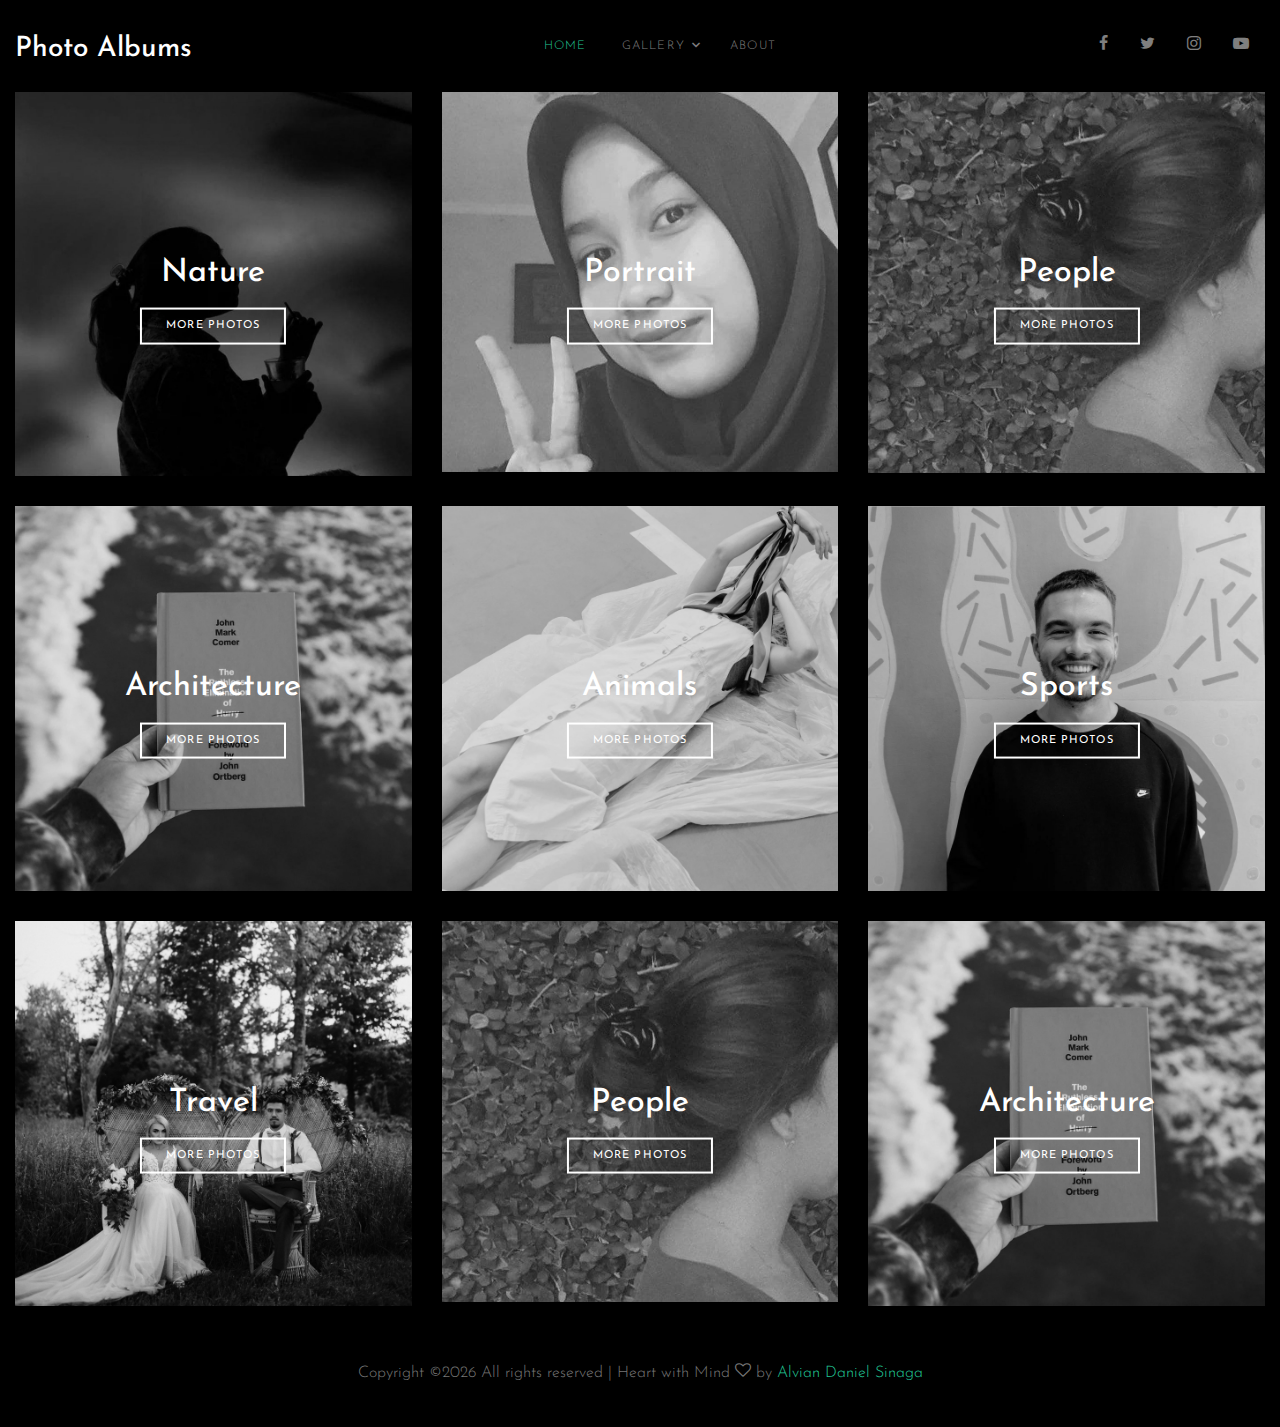
==== index.html @ bf4663f2 "try" ====
<!DOCTYPE html>
<html lang="en">
<head>
  <title>Buat &mdash; Raden Destiana Putri Pratiwi</title>
  <meta charset="utf-8">
  <meta name="viewport" content="width=device-width, initial-scale=1, shrink-to-fit=no">

  <link href="https://fonts.googleapis.com/css2?family=Josefin+Sans:wght@400;700&family=Roboto+Mono:wght@400;700&display=swap" rel="stylesheet">
  <link rel="stylesheet" href="fonts/icomoon/style.css">

  <link rel="stylesheet" href="css/bootstrap.min.css">
  <link rel="stylesheet" href="css/magnific-popup.css">
  <link rel="stylesheet" href="css/jquery-ui.css">
  <link rel="stylesheet" href="css/owl.carousel.min.css">
  <link rel="stylesheet" href="css/owl.theme.default.min.css">

  <link rel="stylesheet" href="css/lightgallery.min.css">    

  <link rel="stylesheet" href="css/bootstrap-datepicker.css">

  <link rel="stylesheet" href="fonts/flaticon/font/flaticon.css">

  <link rel="stylesheet" href="css/swiper.css">

  <link rel="stylesheet" href="css/aos.css">

  <link rel="stylesheet" href="css/style.css">

</head>
<body>

  <div class="site-wrap">

    <div class="site-mobile-menu">
      <div class="site-mobile-menu-header">
        <div class="site-mobile-menu-close mt-3">
          <span class="icon-close2 js-menu-toggle"></span>
        </div>
      </div>
      <div class="site-mobile-menu-body"></div>
    </div>
    



    <header class="site-navbar py-3" role="banner">

      <div class="container-fluid">
        <div class="row align-items-center">

          <div class="col-6 col-xl-2" data-aos="fade-down">
            <h1 class="mb-0"><a href="index.html" class="text-white h3 mb-0">Photo Albums</a></h1>
          </div>
          <div class="col-10 col-md-8 d-none d-xl-block" data-aos="fade-down">
            <nav class="site-navigation position-relative text-right text-lg-center" role="navigation">

              <ul class="site-menu js-clone-nav mx-auto d-none d-lg-block">
                <li class="active"><a href="index.html">Home</a></li>
                <li class="has-children">
                  <a href="single.html">Gallery</a>
                  <ul class="dropdown">
                    <li><a href="#">Nature</a></li>
                    <li><a href="#">Portrait</a></li>
                    <li><a href="#">People</a></li>
                    <li><a href="#">Architecture</a></li>
                    <li><a href="#">Animals</a></li>
                    <li><a href="#">Sports</a></li>
                    <li><a href="#">Travel</a></li>
                    <li class="has-children">
                      <a href="#">Sub Menu</a>
                      <ul class="dropdown">
                        <li><a href="#">Aku</a></li>
                        <li><a href="#">Sayang</a></li>
                        <li><a href="#">Kamu</a></li>
                      </ul>
                    </li>
                  </ul>
                </li>
                <li><a href="about.html">About</a></li>
              </ul>
            </nav>
          </div>

          <div class="col-6 col-xl-2 text-right" data-aos="fade-down">
            <div class="d-none d-xl-inline-block">
              <ul class="site-menu js-clone-nav ml-auto list-unstyled d-flex text-right mb-0" data-class="social">
                <li>
                  <a href="#" class="pl-0 pr-3"><span class="icon-facebook"></span></a>
                </li>
                <li>
                  <a href="#" class="pl-3 pr-3"><span class="icon-twitter"></span></a>
                </li>
                <li>
                  <a href="#" class="pl-3 pr-3"><span class="icon-instagram"></span></a>
                </li>
                <li>
                  <a href="#" class="pl-3 pr-3"><span class="icon-youtube-play"></span></a>
                </li>
              </ul>
            </div>

            <div class="d-inline-block d-xl-none ml-md-0 mr-auto py-3" style="position: relative; top: 3px;"><a href="#" class="site-menu-toggle js-menu-toggle text-black"><span class="icon-menu h3"></span></a></div>

          </div>

        </div>
      </div>
      
    </header>



    <div class="container-fluid" data-aos="fade" data-aos-delay="500">
      <div class="row">
        <div class="col-lg-4">

          <div class="image-wrap-2">
            <div class="image-info">
              <h2 class="mb-3">Nature</h2>
              <a href="single.html" class="btn btn-outline-white py-2 px-4">More Photos</a>
            </div>
            <img src="images/img_1.jpg" alt="Image" class="img-fluid">
          </div>

        </div>
        <div class="col-lg-4">
          <div class="image-wrap-2">
            <div class="image-info">
              <h2 class="mb-3">Portrait</h2>
              <a href="single.html" class="btn btn-outline-white py-2 px-4">More Photos</a>
            </div>
            <img src="images/img_2.jpg" alt="Image" class="img-fluid">
          </div>
        </div>
        <div class="col-lg-4">
          <div class="image-wrap-2">
            <div class="image-info">
              <h2 class="mb-3">People</h2>
              <a href="single.html" class="btn btn-outline-white py-2 px-4">More Photos</a>
            </div>
            <img src="images/img_3.jpg" alt="Image" class="img-fluid">
          </div>
        </div>

        <div class="col-lg-4">
          <div class="image-wrap-2">
            <div class="image-info">
              <h2 class="mb-3">Architecture</h2>
              <a href="single.html" class="btn btn-outline-white py-2 px-4">More Photos</a>
            </div>
            <img src="images/img_4.jpg" alt="Image" class="img-fluid">
          </div>
        </div>

        <div class="col-lg-4">
          <div class="image-wrap-2">
            <div class="image-info">
              <h2 class="mb-3">Animals</h2>
              <a href="single.html" class="btn btn-outline-white py-2 px-4">More Photos</a>
            </div>
            <img src="images/img_5.jpg" alt="Image" class="img-fluid">
          </div>
        </div>

        <div class="col-lg-4">
          <div class="image-wrap-2">
            <div class="image-info">
              <h2 class="mb-3">Sports</h2>
              <a href="single.html" class="btn btn-outline-white py-2 px-4">More Photos</a>
            </div>
            <img src="images/img_6.jpg" alt="Image" class="img-fluid">
          </div>
        </div>

        <div class="col-lg-4">
          <div class="image-wrap-2">
            <div class="image-info">
              <h2 class="mb-3">Travel</h2>
              <a href="single.html" class="btn btn-outline-white py-2 px-4">More Photos</a>
            </div>
            <img src="images/img_7.jpg" alt="Image" class="img-fluid">
          </div>
        </div>

        <div class="col-lg-4">
          <div class="image-wrap-2">
            <div class="image-info">
              <h2 class="mb-3">People</h2>
              <a href="single.html" class="btn btn-outline-white py-2 px-4">More Photos</a>
            </div>
            <img src="images/img_3.jpg" alt="Image" class="img-fluid">
          </div>
        </div>

        <div class="col-lg-4">
          <div class="image-wrap-2">
            <div class="image-info">
              <h2 class="mb-3">Architecture</h2>
              <a href="single.html" class="btn btn-outline-white py-2 px-4">More Photos</a>
            </div>
            <img src="images/img_4.jpg" alt="Image" class="img-fluid">
          </div>
        </div>

      </div>
    </div>

    <div class="footer py-4">
      <div class="container-fluid text-center">
        <p>
          <!-- Link back to Colorlib can't be removed. Template is licensed under CC BY 3.0. -->
          Copyright &copy;<script data-cfasync="false" src="/cdn-cgi/scripts/5c5dd728/cloudflare-static/email-decode.min.js"></script><script>document.write(new Date().getFullYear());</script> All rights reserved | Heart with Mind <i class="icon-heart-o" aria-hidden="true"></i> by <a href="#" target="_blank" >Alvian Daniel Sinaga</a>
          <!-- Link back to Colorlib can't be removed. Template is licensed under CC BY 3.0. -->
        </p>
      </div>
    </div>

    

    
    
  </div>

  <script src="js/jquery-3.3.1.min.js"></script>
  <script src="js/jquery-migrate-3.0.1.min.js"></script>
  <script src="js/jquery-ui.js"></script>
  <script src="js/popper.min.js"></script>
  <script src="js/bootstrap.min.js"></script>
  <script src="js/owl.carousel.min.js"></script>
  <script src="js/jquery.stellar.min.js"></script>
  <script src="js/jquery.countdown.min.js"></script>
  <script src="js/jquery.magnific-popup.min.js"></script>
  <script src="js/bootstrap-datepicker.min.js"></script>
  <script src="js/swiper.min.js"></script>
  <script src="js/aos.js"></script>

  <script src="js/picturefill.min.js"></script>
  <script src="js/lightgallery-all.min.js"></script>
  <script src="js/jquery.mousewheel.min.js"></script>

  <script src="js/main.js"></script>
  
  <script>
    $(document).ready(function(){
      $('#lightgallery').lightGallery();
    });
  </script>

</body>
</html>
---- fonts/icomoon/style.css ----
@font-face {
  font-family: 'icomoon';
  src:  url('fonts/icomoon.eot?10si43');
  src:  url('fonts/icomoon.eot?10si43#iefix') format('embedded-opentype'),
    url('fonts/icomoon.ttf?10si43') format('truetype'),
    url('fonts/icomoon.woff?10si43') format('woff'),
    url('fonts/icomoon.svg?10si43#icomoon') format('svg');
  font-weight: normal;
  font-style: normal;
}

[class^="icon-"], [class*=" icon-"] {
  /* use !important to prevent issues with browser extensions that change fonts */
  font-family: 'icomoon' !important;
  speak: none;
  font-style: normal;
  font-weight: normal;
  font-variant: normal;
  text-transform: none;
  line-height: 1;

  /* Better Font Rendering =========== */
  -webkit-font-smoothing: antialiased;
  -moz-osx-font-smoothing: grayscale;
}

.icon-asterisk:before {
  content: "\f069";
}
.icon-plus:before {
  content: "\f067";
}
.icon-question:before {
  content: "\f128";
}
.icon-minus:before {
  content: "\f068";
}
.icon-glass:before {
  content: "\f000";
}
.icon-music:before {
  content: "\f001";
}
.icon-search:before {
  content: "\f002";
}
.icon-envelope-o:before {
  content: "\f003";
}
.icon-heart:before {
  content: "\f004";
}
.icon-star:before {
  content: "\f005";
}
.icon-star-o:before {
  content: "\f006";
}
.icon-user:before {
  content: "\f007";
}
.icon-film:before {
  content: "\f008";
}
.icon-th-large:before {
  content: "\f009";
}
.icon-th:before {
  content: "\f00a";
}
.icon-th-list:before {
  content: "\f00b";
}
.icon-check:before {
  content: "\f00c";
}
.icon-close:before {
  content: "\f00d";
}
.icon-remove:before {
  content: "\f00d";
}
.icon-times:before {
  content: "\f00d";
}
.icon-search-plus:before {
  content: "\f00e";
}
.icon-search-minus:before {
  content: "\f010";
}
.icon-power-off:before {
  content: "\f011";
}
.icon-signal:before {
  content: "\f012";
}
.icon-cog:before {
  content: "\f013";
}
.icon-gear:before {
  content: "\f013";
}
.icon-trash-o:before {
  content: "\f014";
}
.icon-home:before {
  content: "\f015";
}
.icon-file-o:before {
  content: "\f016";
}
.icon-clock-o:before {
  content: "\f017";
}
.icon-road:before {
  content: "\f018";
}
.icon-download:before {
  content: "\f019";
}
.icon-arrow-circle-o-down:before {
  content: "\f01a";
}
.icon-arrow-circle-o-up:before {
  content: "\f01b";
}
.icon-inbox:before {
  content: "\f01c";
}
.icon-play-circle-o:before {
  content: "\f01d";
}
.icon-repeat:before {
  content: "\f01e";
}
.icon-rotate-right:before {
  content: "\f01e";
}
.icon-refresh:before {
  content: "\f021";
}
.icon-list-alt:before {
  content: "\f022";
}
.icon-lock:before {
  content: "\f023";
}
.icon-flag:before {
  content: "\f024";
}
.icon-headphones:before {
  content: "\f025";
}
.icon-volume-off:before {
  content: "\f026";
}
.icon-volume-down:before {
  content: "\f027";
}
.icon-volume-up:before {
  content: "\f028";
}
.icon-qrcode:before {
  content: "\f029";
}
.icon-barcode:before {
  content: "\f02a";
}
.icon-tag:before {
  content: "\f02b";
}
.icon-tags:before {
  content: "\f02c";
}
.icon-book:before {
  content: "\f02d";
}
.icon-bookmark:before {
  content: "\f02e";
}
.icon-print:before {
  content: "\f02f";
}
.icon-camera:before {
  content: "\f030";
}
.icon-font:before {
  content: "\f031";
}
.icon-bold:before {
  content: "\f032";
}
.icon-italic:before {
  content: "\f033";
}
.icon-text-height:before {
  content: "\f034";
}
.icon-text-width:before {
  content: "\f035";
}
.icon-align-left:before {
  content: "\f036";
}
.icon-align-center:before {
  content: "\f037";
}
.icon-align-right:before {
  content: "\f038";
}
.icon-align-justify:before {
  content: "\f039";
}
.icon-list:before {
  content: "\f03a";
}
.icon-dedent:before {
  content: "\f03b";
}
.icon-outdent:before {
  content: "\f03b";
}
.icon-indent:before {
  content: "\f03c";
}
.icon-video-camera:before {
  content: "\f03d";
}
.icon-image:before {
  content: "\f03e";
}
.icon-photo:before {
  content: "\f03e";
}
.icon-picture-o:before {
  content: "\f03e";
}
.icon-pencil:before {
  content: "\f040";
}
.icon-map-marker:before {
  content: "\f041";
}
.icon-adjust:before {
  content: "\f042";
}
.icon-tint:before {
  content: "\f043";
}
.icon-edit:before {
  content: "\f044";
}
.icon-pencil-square-o:before {
  content: "\f044";
}
.icon-share-square-o:before {
  content: "\f045";
}
.icon-check-square-o:before {
  content: "\f046";
}
.icon-arrows:before {
  content: "\f047";
}
.icon-step-backward:before {
  content: "\f048";
}
.icon-fast-backward:before {
  content: "\f049";
}
.icon-backward:before {
  content: "\f04a";
}
.icon-play:before {
  content: "\f04b";
}
.icon-pause:before {
  content: "\f04c";
}
.icon-stop:before {
  content: "\f04d";
}
.icon-forward:before {
  content: "\f04e";
}
.icon-fast-forward:before {
  content: "\f050";
}
.icon-step-forward:before {
  content: "\f051";
}
.icon-eject:before {
  content: "\f052";
}
.icon-chevron-left:before {
  content: "\f053";
}
.icon-chevron-right:before {
  content: "\f054";
}
.icon-plus-circle:before {
  content: "\f055";
}
.icon-minus-circle:before {
  content: "\f056";
}
.icon-times-circle:before {
  content: "\f057";
}
.icon-check-circle:before {
  content: "\f058";
}
.icon-question-circle:before {
  content: "\f059";
}
.icon-info-circle:before {
  content: "\f05a";
}
.icon-crosshairs:before {
  content: "\f05b";
}
.icon-times-circle-o:before {
  content: "\f05c";
}
.icon-check-circle-o:before {
  content: "\f05d";
}
.icon-ban:before {
  content: "\f05e";
}
.icon-arrow-left:before {
  content: "\f060";
}
.icon-arrow-right:before {
  content: "\f061";
}
.icon-arrow-up:before {
  content: "\f062";
}
.icon-arrow-down:before {
  content: "\f063";
}
.icon-mail-forward:before {
  content: "\f064";
}
.icon-share:before {
  content: "\f064";
}
.icon-expand:before {
  content: "\f065";
}
.icon-compress:before {
  content: "\f066";
}
.icon-exclamation-circle:before {
  content: "\f06a";
}
.icon-gift:before {
  content: "\f06b";
}
.icon-leaf:before {
  content: "\f06c";
}
.icon-fire:before {
  content: "\f06d";
}
.icon-eye:before {
  content: "\f06e";
}
.icon-eye-slash:before {
  content: "\f070";
}
.icon-exclamation-triangle:before {
  content: "\f071";
}
.icon-warning:before {
  content: "\f071";
}
.icon-plane:before {
  content: "\f072";
}
.icon-calendar:before {
  content: "\f073";
}
.icon-random:before {
  content: "\f074";
}
.icon-comment:before {
  content: "\f075";
}
.icon-magnet:before {
  content: "\f076";
}
.icon-chevron-up:before {
  content: "\f077";
}
.icon-chevron-down:before {
  content: "\f078";
}
.icon-retweet:before {
  content: "\f079";
}
.icon-shopping-cart:before {
  content: "\f07a";
}
.icon-folder:before {
  content: "\f07b";
}
.icon-folder-open:before {
  content: "\f07c";
}
.icon-arrows-v:before {
  content: "\f07d";
}
.icon-arrows-h:before {
  content: "\f07e";
}
.icon-bar-chart:before {
  content: "\f080";
}
.icon-bar-chart-o:before {
  content: "\f080";
}
.icon-twitter-square:before {
  content: "\f081";
}
.icon-facebook-square:before {
  content: "\f082";
}
.icon-camera-retro:before {
  content: "\f083";
}
.icon-key:before {
  content: "\f084";
}
.icon-cogs:before {
  content: "\f085";
}
.icon-gears:before {
  content: "\f085";
}
.icon-comments:before {
  content: "\f086";
}
.icon-thumbs-o-up:before {
  content: "\f087";
}
.icon-thumbs-o-down:before {
  content: "\f088";
}
.icon-star-half:before {
  content: "\f089";
}
.icon-heart-o:before {
  content: "\f08a";
}
.icon-sign-out:before {
  content: "\f08b";
}
.icon-linkedin-square:before {
  content: "\f08c";
}
.icon-thumb-tack:before {
  content: "\f08d";
}
.icon-external-link:before {
  content: "\f08e";
}
.icon-sign-in:before {
  content: "\f090";
}
.icon-trophy:before {
  content: "\f091";
}
.icon-github-square:before {
  content: "\f092";
}
.icon-upload:before {
  content: "\f093";
}
.icon-lemon-o:before {
  content: "\f094";
}
.icon-phone:before {
  content: "\f095";
}
.icon-square-o:before {
  content: "\f096";
}
.icon-bookmark-o:before {
  content: "\f097";
}
.icon-phone-square:before {
  content: "\f098";
}
.icon-twitter:before {
  content: "\f099";
}
.icon-facebook:before {
  content: "\f09a";
}
.icon-facebook-f:before {
  content: "\f09a";
}
.icon-github:before {
  content: "\f09b";
}
.icon-unlock:before {
  content: "\f09c";
}
.icon-credit-card:before {
  content: "\f09d";
}
.icon-feed:before {
  content: "\f09e";
}
.icon-rss:before {
  content: "\f09e";
}
.icon-hdd-o:before {
  content: "\f0a0";
}
.icon-bullhorn:before {
  content: "\f0a1";
}
.icon-bell-o:before {
  content: "\f0a2";
}
.icon-certificate:before {
  content: "\f0a3";
}
.icon-hand-o-right:before {
  content: "\f0a4";
}
.icon-hand-o-left:before {
  content: "\f0a5";
}
.icon-hand-o-up:before {
  content: "\f0a6";
}
.icon-hand-o-down:before {
  content: "\f0a7";
}
.icon-arrow-circle-left:before {
  content: "\f0a8";
}
.icon-arrow-circle-right:before {
  content: "\f0a9";
}
.icon-arrow-circle-up:before {
  content: "\f0aa";
}
.icon-arrow-circle-down:before {
  content: "\f0ab";
}
.icon-globe:before {
  content: "\f0ac";
}
.icon-wrench:before {
  content: "\f0ad";
}
.icon-tasks:before {
  content: "\f0ae";
}
.icon-filter:before {
  content: "\f0b0";
}
.icon-briefcase:before {
  content: "\f0b1";
}
.icon-arrows-alt:before {
  content: "\f0b2";
}
.icon-group:before {
  content: "\f0c0";
}
.icon-users:before {
  content: "\f0c0";
}
.icon-chain:before {
  content: "\f0c1";
}
.icon-link:before {
  content: "\f0c1";
}
.icon-cloud:before {
  content: "\f0c2";
}
.icon-flask:before {
  content: "\f0c3";
}
.icon-cut:before {
  content: "\f0c4";
}
.icon-scissors:before {
  content: "\f0c4";
}
.icon-copy:before {
  content: "\f0c5";
}
.icon-files-o:before {
  content: "\f0c5";
}
.icon-paperclip:before {
  content: "\f0c6";
}
.icon-floppy-o:before {
  content: "\f0c7";
}
.icon-save:before {
  content: "\f0c7";
}
.icon-square:before {
  content: "\f0c8";
}
.icon-bars:before {
  content: "\f0c9";
}
.icon-navicon:before {
  content: "\f0c9";
}
.icon-reorder:before {
  content: "\f0c9";
}
.icon-list-ul:before {
  content: "\f0ca";
}
.icon-list-ol:before {
  content: "\f0cb";
}
.icon-strikethrough:before {
  content: "\f0cc";
}
.icon-underline:before {
  content: "\f0cd";
}
.icon-table:before {
  content: "\f0ce";
}
.icon-magic:before {
  content: "\f0d0";
}
.icon-truck:before {
  content: "\f0d1";
}
.icon-pinterest:before {
  content: "\f0d2";
}
.icon-pinterest-square:before {
  content: "\f0d3";
}
.icon-google-plus-square:before {
  content: "\f0d4";
}
.icon-google-plus:before {
  content: "\f0d5";
}
.icon-money:before {
  content: "\f0d6";
}
.icon-caret-down:before {
  content: "\f0d7";
}
.icon-caret-up:before {
  content: "\f0d8";
}
.icon-caret-left:before {
  content: "\f0d9";
}
.icon-caret-right:before {
  content: "\f0da";
}
.icon-columns:before {
  content: "\f0db";
}
.icon-sort:before {
  content: "\f0dc";
}
.icon-unsorted:before {
  content: "\f0dc";
}
.icon-sort-desc:before {
  content: "\f0dd";
}
.icon-sort-down:before {
  content: "\f0dd";
}
.icon-sort-asc:before {
  content: "\f0de";
}
.icon-sort-up:before {
  content: "\f0de";
}
.icon-envelope:before {
  content: "\f0e0";
}
.icon-linkedin:before {
  content: "\f0e1";
}
.icon-rotate-left:before {
  content: "\f0e2";
}
.icon-undo:before {
  content: "\f0e2";
}
.icon-gavel:before {
  content: "\f0e3";
}
.icon-legal:before {
  content: "\f0e3";
}
.icon-dashboard:before {
  content: "\f0e4";
}
.icon-tachometer:before {
  content: "\f0e4";
}
.icon-comment-o:before {
  content: "\f0e5";
}
.icon-comments-o:before {
  content: "\f0e6";
}
.icon-bolt:before {
  content: "\f0e7";
}
.icon-flash:before {
  content: "\f0e7";
}
.icon-sitemap:before {
  content: "\f0e8";
}
.icon-umbrella:before {
  content: "\f0e9";
}
.icon-clipboard:before {
  content: "\f0ea";
}
.icon-paste:before {
  content: "\f0ea";
}
.icon-lightbulb-o:before {
  content: "\f0eb";
}
.icon-exchange:before {
  content: "\f0ec";
}
.icon-cloud-download:before {
  content: "\f0ed";
}
.icon-cloud-upload:before {
  content: "\f0ee";
}
.icon-user-md:before {
  content: "\f0f0";
}
.icon-stethoscope:before {
  content: "\f0f1";
}
.icon-suitcase:before {
  content: "\f0f2";
}
.icon-bell:before {
  content: "\f0f3";
}
.icon-coffee:before {
  content: "\f0f4";
}
.icon-cutlery:before {
  content: "\f0f5";
}
.icon-file-text-o:before {
  content: "\f0f6";
}
.icon-building-o:before {
  content: "\f0f7";
}
.icon-hospital-o:before {
  content: "\f0f8";
}
.icon-ambulance:before {
  content: "\f0f9";
}
.icon-medkit:before {
  content: "\f0fa";
}
.icon-fighter-jet:before {
  content: "\f0fb";
}
.icon-beer:before {
  content: "\f0fc";
}
.icon-h-square:before {
  content: "\f0fd";
}
.icon-plus-square:before {
  content: "\f0fe";
}
.icon-angle-double-left:before {
  content: "\f100";
}
.icon-angle-double-right:before {
  content: "\f101";
}
.icon-angle-double-up:before {
  content: "\f102";
}
.icon-angle-double-down:before {
  content: "\f103";
}
.icon-angle-left:before {
  content: "\f104";
}
.icon-angle-right:before {
  content: "\f105";
}
.icon-angle-up:before {
  content: "\f106";
}
.icon-angle-down:before {
  content: "\f107";
}
.icon-desktop:before {
  content: "\f108";
}
.icon-laptop:before {
  content: "\f109";
}
.icon-tablet:before {
  content: "\f10a";
}
.icon-mobile:before {
  content: "\f10b";
}
.icon-mobile-phone:before {
  content: "\f10b";
}
.icon-circle-o:before {
  content: "\f10c";
}
.icon-quote-left:before {
  content: "\f10d";
}
.icon-quote-right:before {
  content: "\f10e";
}
.icon-spinner:before {
  content: "\f110";
}
.icon-circle:before {
  content: "\f111";
}
.icon-mail-reply:before {
  content: "\f112";
}
.icon-reply:before {
  content: "\f112";
}
.icon-github-alt:before {
  content: "\f113";
}
.icon-folder-o:before {
  content: "\f114";
}
.icon-folder-open-o:before {
  content: "\f115";
}
.icon-smile-o:before {
  content: "\f118";
}
.icon-frown-o:before {
  content: "\f119";
}
.icon-meh-o:before {
  content: "\f11a";
}
.icon-gamepad:before {
  content: "\f11b";
}
.icon-keyboard-o:before {
  content: "\f11c";
}
.icon-flag-o:before {
  content: "\f11d";
}
.icon-flag-checkered:before {
  content: "\f11e";
}
.icon-terminal:before {
  content: "\f120";
}
.icon-code:before {
  content: "\f121";
}
.icon-mail-reply-all:before {
  content: "\f122";
}
.icon-reply-all:before {
  content: "\f122";
}
.icon-star-half-empty:before {
  content: "\f123";
}
.icon-star-half-full:before {
  content: "\f123";
}
.icon-star-half-o:before {
  content: "\f123";
}
.icon-location-arrow:before {
  content: "\f124";
}
.icon-crop:before {
  content: "\f125";
}
.icon-code-fork:before {
  content: "\f126";
}
.icon-chain-broken:before {
  content: "\f127";
}
.icon-unlink:before {
  content: "\f127";
}
.icon-info:before {
  content: "\f129";
}
.icon-exclamation:before {
  content: "\f12a";
}
.icon-superscript:before {
  content: "\f12b";
}
.icon-subscript:before {
  content: "\f12c";
}
.icon-eraser:before {
  content: "\f12d";
}
.icon-puzzle-piece:before {
  content: "\f12e";
}
.icon-microphone:before {
  content: "\f130";
}
.icon-microphone-slash:before {
  content: "\f131";
}
.icon-shield:before {
  content: "\f132";
}
.icon-calendar-o:before {
  content: "\f133";
}
.icon-fire-extinguisher:before {
  content: "\f134";
}
.icon-rocket:before {
  content: "\f135";
}
.icon-maxcdn:before {
  content: "\f136";
}
.icon-chevron-circle-left:before {
  content: "\f137";
}
.icon-chevron-circle-right:before {
  content: "\f138";
}
.icon-chevron-circle-up:before {
  content: "\f139";
}
.icon-chevron-circle-down:before {
  content: "\f13a";
}
.icon-html5:before {
  content: "\f13b";
}
.icon-css3:before {
  content: "\f13c";
}
.icon-anchor:before {
  content: "\f13d";
}
.icon-unlock-alt:before {
  content: "\f13e";
}
.icon-bullseye:before {
  content: "\f140";
}
.icon-ellipsis-h:before {
  content: "\f141";
}
.icon-ellipsis-v:before {
  content: "\f142";
}
.icon-rss-square:before {
  content: "\f143";
}
.icon-play-circle:before {
  content: "\f144";
}
.icon-ticket:before {
  content: "\f145";
}
.icon-minus-square:before {
  content: "\f146";
}
.icon-minus-square-o:before {
  content: "\f147";
}
.icon-level-up:before {
  content: "\f148";
}
.icon-level-down:before {
  content: "\f149";
}
.icon-check-square:before {
  content: "\f14a";
}
.icon-pencil-square:before {
  content: "\f14b";
}
.icon-external-link-square:before {
  content: "\f14c";
}
.icon-share-square:before {
  content: "\f14d";
}
.icon-compass:before {
  content: "\f14e";
}
.icon-caret-square-o-down:before {
  content: "\f150";
}
.icon-toggle-down:before {
  content: "\f150";
}
.icon-caret-square-o-up:before {
  content: "\f151";
}
.icon-toggle-up:before {
  content: "\f151";
}
.icon-caret-square-o-right:before {
  content: "\f152";
}
.icon-toggle-right:before {
  content: "\f152";
}
.icon-eur:before {
  content: "\f153";
}
.icon-euro:before {
  content: "\f153";
}
.icon-gbp:before {
  content: "\f154";
}
.icon-dollar:before {
  content: "\f155";
}
.icon-usd:before {
  content: "\f155";
}
.icon-inr:before {
  content: "\f156";
}
.icon-rupee:before {
  content: "\f156";
}
.icon-cny:before {
  content: "\f157";
}
.icon-jpy:before {
  content: "\f157";
}
.icon-rmb:before {
  content: "\f157";
}
.icon-yen:before {
  content: "\f157";
}
.icon-rouble:before {
  content: "\f158";
}
.icon-rub:before {
  content: "\f158";
}
.icon-ruble:before {
  content: "\f158";
}
.icon-krw:before {
  content: "\f159";
}
.icon-won:before {
  content: "\f159";
}
.icon-bitcoin:before {
  content: "\f15a";
}
.icon-btc:before {
  content: "\f15a";
}
.icon-file:before {
  content: "\f15b";
}
.icon-file-text:before {
  content: "\f15c";
}
.icon-sort-alpha-asc:before {
  content: "\f15d";
}
.icon-sort-alpha-desc:before {
  content: "\f15e";
}
.icon-sort-amount-asc:before {
  content: "\f160";
}
.icon-sort-amount-desc:before {
  content: "\f161";
}
.icon-sort-numeric-asc:before {
  content: "\f162";
}
.icon-sort-numeric-desc:before {
  content: "\f163";
}
.icon-thumbs-up:before {
  content: "\f164";
}
.icon-thumbs-down:before {
  content: "\f165";
}
.icon-youtube-square:before {
  content: "\f166";
}
.icon-youtube:before {
  content: "\f167";
}
.icon-xing:before {
  content: "\f168";
}
.icon-xing-square:before {
  content: "\f169";
}
.icon-youtube-play:before {
  content: "\f16a";
}
.icon-dropbox:before {
  content: "\f16b";
}
.icon-stack-overflow:before {
  content: "\f16c";
}
.icon-instagram:before {
  content: "\f16d";
}
.icon-flickr:before {
  content: "\f16e";
}
.icon-adn:before {
  content: "\f170";
}
.icon-bitbucket:before {
  content: "\f171";
}
.icon-bitbucket-square:before {
  content: "\f172";
}
.icon-tumblr:before {
  content: "\f173";
}
.icon-tumblr-square:before {
  content: "\f174";
}
.icon-long-arrow-down:before {
  content: "\f175";
}
.icon-long-arrow-up:before {
  content: "\f176";
}
.icon-long-arrow-left:before {
  content: "\f177";
}
.icon-long-arrow-right:before {
  content: "\f178";
}
.icon-apple:before {
  content: "\f179";
}
.icon-windows:before {
  content: "\f17a";
}
.icon-android:before {
  content: "\f17b";
}
.icon-linux:before {
  content: "\f17c";
}
.icon-dribbble:before {
  content: "\f17d";
}
.icon-skype:before {
  content: "\f17e";
}
.icon-foursquare:before {
  content: "\f180";
}
.icon-trello:before {
  content: "\f181";
}
.icon-female:before {
  content: "\f182";
}
.icon-male:before {
  content: "\f183";
}
.icon-gittip:before {
  content: "\f184";
}
.icon-gratipay:before {
  content: "\f184";
}
.icon-sun-o:before {
  content: "\f185";
}
.icon-moon-o:before {
  content: "\f186";
}
.icon-archive:before {
  content: "\f187";
}
.icon-bug:before {
  content: "\f188";
}
.icon-vk:before {
  content: "\f189";
}
.icon-weibo:before {
  content: "\f18a";
}
.icon-renren:before {
  content: "\f18b";
}
.icon-pagelines:before {
  content: "\f18c";
}
.icon-stack-exchange:before {
  content: "\f18d";
}
.icon-arrow-circle-o-right:before {
  content: "\f18e";
}
.icon-arrow-circle-o-left:before {
  content: "\f190";
}
.icon-caret-square-o-left:before {
  content: "\f191";
}
.icon-toggle-left:before {
  content: "\f191";
}
.icon-dot-circle-o:before {
  content: "\f192";
}
.icon-wheelchair:before {
  content: "\f193";
}
.icon-vimeo-square:before {
  content: "\f194";
}
.icon-try:before {
  content: "\f195";
}
.icon-turkish-lira:before {
  content: "\f195";
}
.icon-plus-square-o:before {
  content: "\f196";
}
.icon-space-shuttle:before {
  content: "\f197";
}
.icon-slack:before {
  content: "\f198";
}
.icon-envelope-square:before {
  content: "\f199";
}
.icon-wordpress:before {
  content: "\f19a";
}
.icon-openid:before {
  content: "\f19b";
}
.icon-bank:before {
  content: "\f19c";
}
.icon-institution:before {
  content: "\f19c";
}
.icon-university:before {
  content: "\f19c";
}
.icon-graduation-cap:before {
  content: "\f19d";
}
.icon-mortar-board:before {
  content: "\f19d";
}
.icon-yahoo:before {
  content: "\f19e";
}
.icon-google:before {
  content: "\f1a0";
}
.icon-reddit:before {
  content: "\f1a1";
}
.icon-reddit-square:before {
  content: "\f1a2";
}
.icon-stumbleupon-circle:before {
  content: "\f1a3";
}
.icon-stumbleupon:before {
  content: "\f1a4";
}
.icon-delicious:before {
  content: "\f1a5";
}
.icon-digg:before {
  content: "\f1a6";
}
.icon-pied-piper-pp:before {
  content: "\f1a7";
}
.icon-pied-piper-alt:before {
  content: "\f1a8";
}
.icon-drupal:before {
  content: "\f1a9";
}
.icon-joomla:before {
  content: "\f1aa";
}
.icon-language:before {
  content: "\f1ab";
}
.icon-fax:before {
  content: "\f1ac";
}
.icon-building:before {
  content: "\f1ad";
}
.icon-child:before {
  content: "\f1ae";
}
.icon-paw:before {
  content: "\f1b0";
}
.icon-spoon:before {
  content: "\f1b1";
}
.icon-cube:before {
  content: "\f1b2";
}
.icon-cubes:before {
  content: "\f1b3";
}
.icon-behance:before {
  content: "\f1b4";
}
.icon-behance-square:before {
  content: "\f1b5";
}
.icon-steam:before {
  content: "\f1b6";
}
.icon-steam-square:before {
  content: "\f1b7";
}
.icon-recycle:before {
  content: "\f1b8";
}
.icon-automobile:before {
  content: "\f1b9";
}
.icon-car:before {
  content: "\f1b9";
}
.icon-cab:before {
  content: "\f1ba";
}
.icon-taxi:before {
  content: "\f1ba";
}
.icon-tree:before {
  content: "\f1bb";
}
.icon-spotify:before {
  content: "\f1bc";
}
.icon-deviantart:before {
  content: "\f1bd";
}
.icon-soundcloud:before {
  content: "\f1be";
}
.icon-database:before {
  content: "\f1c0";
}
.icon-file-pdf-o:before {
  content: "\f1c1";
}
.icon-file-word-o:before {
  content: "\f1c2";
}
.icon-file-excel-o:before {
  content: "\f1c3";
}
.icon-file-powerpoint-o:before {
  content: "\f1c4";
}
.icon-file-image-o:before {
  content: "\f1c5";
}
.icon-file-photo-o:before {
  content: "\f1c5";
}
.icon-file-picture-o:before {
  content: "\f1c5";
}
.icon-file-archive-o:before {
  content: "\f1c6";
}
.icon-file-zip-o:before {
  content: "\f1c6";
}
.icon-file-audio-o:before {
  content: "\f1c7";
}
.icon-file-sound-o:before {
  content: "\f1c7";
}
.icon-file-movie-o:before {
  content: "\f1c8";
}
.icon-file-video-o:before {
  content: "\f1c8";
}
.icon-file-code-o:before {
  content: "\f1c9";
}
.icon-vine:before {
  content: "\f1ca";
}
.icon-codepen:before {
  content: "\f1cb";
}
.icon-jsfiddle:before {
  content: "\f1cc";
}
.icon-life-bouy:before {
  content: "\f1cd";
}
.icon-life-buoy:before {
  content: "\f1cd";
}
.icon-life-ring:before {
  content: "\f1cd";
}
.icon-life-saver:before {
  content: "\f1cd";
}
.icon-support:before {
  content: "\f1cd";
}
.icon-circle-o-notch:before {
  content: "\f1ce";
}
.icon-ra:before {
  content: "\f1d0";
}
.icon-rebel:before {
  content: "\f1d0";
}
.icon-resistance:before {
  content: "\f1d0";
}
.icon-empire:before {
  content: "\f1d1";
}
.icon-ge:before {
  content: "\f1d1";
}
.icon-git-square:before {
  content: "\f1d2";
}
.icon-git:before {
  content: "\f1d3";
}
.icon-hacker-news:before {
  content: "\f1d4";
}
.icon-y-combinator-square:before {
  content: "\f1d4";
}
.icon-yc-square:before {
  content: "\f1d4";
}
.icon-tencent-weibo:before {
  content: "\f1d5";
}
.icon-qq:before {
  content: "\f1d6";
}
.icon-wechat:before {
  content: "\f1d7";
}
.icon-weixin:before {
  content: "\f1d7";
}
.icon-paper-plane:before {
  content: "\f1d8";
}
.icon-send:before {
  content: "\f1d8";
}
.icon-paper-plane-o:before {
  content: "\f1d9";
}
.icon-send-o:before {
  content: "\f1d9";
}
.icon-history:before {
  content: "\f1da";
}
.icon-circle-thin:before {
  content: "\f1db";
}
.icon-header:before {
  content: "\f1dc";
}
.icon-paragraph:before {
  content: "\f1dd";
}
.icon-sliders:before {
  content: "\f1de";
}
.icon-share-alt:before {
  content: "\f1e0";
}
.icon-share-alt-square:before {
  content: "\f1e1";
}
.icon-bomb:before {
  content: "\f1e2";
}
.icon-futbol-o:before {
  content: "\f1e3";
}
.icon-soccer-ball-o:before {
  content: "\f1e3";
}
.icon-tty:before {
  content: "\f1e4";
}
.icon-binoculars:before {
  content: "\f1e5";
}
.icon-plug:before {
  content: "\f1e6";
}
.icon-slideshare:before {
  content: "\f1e7";
}
.icon-twitch:before {
  content: "\f1e8";
}
.icon-yelp:before {
  content: "\f1e9";
}
.icon-newspaper-o:before {
  content: "\f1ea";
}
.icon-wifi:before {
  content: "\f1eb";
}
.icon-calculator:before {
  content: "\f1ec";
}
.icon-paypal:before {
  content: "\f1ed";
}
.icon-google-wallet:before {
  content: "\f1ee";
}
.icon-cc-visa:before {
  content: "\f1f0";
}
.icon-cc-mastercard:before {
  content: "\f1f1";
}
.icon-cc-discover:before {
  content: "\f1f2";
}
.icon-cc-amex:before {
  content: "\f1f3";
}
.icon-cc-paypal:before {
  content: "\f1f4";
}
.icon-cc-stripe:before {
  content: "\f1f5";
}
.icon-bell-slash:before {
  content: "\f1f6";
}
.icon-bell-slash-o:before {
  content: "\f1f7";
}
.icon-trash:before {
  content: "\f1f8";
}
.icon-copyright:before {
  content: "\f1f9";
}
.icon-at:before {
  content: "\f1fa";
}
.icon-eyedropper:before {
  content: "\f1fb";
}
.icon-paint-brush:before {
  content: "\f1fc";
}
.icon-birthday-cake:before {
  content: "\f1fd";
}
.icon-area-chart:before {
  content: "\f1fe";
}
.icon-pie-chart:before {
  content: "\f200";
}
.icon-line-chart:before {
  content: "\f201";
}
.icon-lastfm:before {
  content: "\f202";
}
.icon-lastfm-square:before {
  content: "\f203";
}
.icon-toggle-off:before {
  content: "\f204";
}
.icon-toggle-on:before {
  content: "\f205";
}
.icon-bicycle:before {
  content: "\f206";
}
.icon-bus:before {
  content: "\f207";
}
.icon-ioxhost:before {
  content: "\f208";
}
.icon-angellist:before {
  content: "\f209";
}
.icon-cc:before {
  content: "\f20a";
}
.icon-ils:before {
  content: "\f20b";
}
.icon-shekel:before {
  content: "\f20b";
}
.icon-sheqel:before {
  content: "\f20b";
}
.icon-meanpath:before {
  content: "\f20c";
}
.icon-buysellads:before {
  content: "\f20d";
}
.icon-connectdevelop:before {
  content: "\f20e";
}
.icon-dashcube:before {
  content: "\f210";
}
.icon-forumbee:before {
  content: "\f211";
}
.icon-leanpub:before {
  content: "\f212";
}
.icon-sellsy:before {
  content: "\f213";
}
.icon-shirtsinbulk:before {
  content: "\f214";
}
.icon-simplybuilt:before {
  content: "\f215";
}
.icon-skyatlas:before {
  content: "\f216";
}
.icon-cart-plus:before {
  content: "\f217";
}
.icon-cart-arrow-down:before {
  content: "\f218";
}
.icon-diamond:before {
  content: "\f219";
}
.icon-ship:before {
  content: "\f21a";
}
.icon-user-secret:before {
  content: "\f21b";
}
.icon-motorcycle:before {
  content: "\f21c";
}
.icon-street-view:before {
  content: "\f21d";
}
.icon-heartbeat:before {
  content: "\f21e";
}
.icon-venus:before {
  content: "\f221";
}
.icon-mars:before {
  content: "\f222";
}
.icon-mercury:before {
  content: "\f223";
}
.icon-intersex:before {
  content: "\f224";
}
.icon-transgender:before {
  content: "\f224";
}
.icon-transgender-alt:before {
  content: "\f225";
}
.icon-venus-double:before {
  content: "\f226";
}
.icon-mars-double:before {
  content: "\f227";
}
.icon-venus-mars:before {
  content: "\f228";
}
.icon-mars-stroke:before {
  content: "\f229";
}
.icon-mars-stroke-v:before {
  content: "\f22a";
}
.icon-mars-stroke-h:before {
  content: "\f22b";
}
.icon-neuter:before {
  content: "\f22c";
}
.icon-genderless:before {
  content: "\f22d";
}
.icon-facebook-official:before {
  content: "\f230";
}
.icon-pinterest-p:before {
  content: "\f231";
}
.icon-whatsapp:before {
  content: "\f232";
}
.icon-server:before {
  content: "\f233";
}
.icon-user-plus:before {
  content: "\f234";
}
.icon-user-times:before {
  content: "\f235";
}
.icon-bed:before {
  content: "\f236";
}
.icon-hotel:before {
  content: "\f236";
}
.icon-viacoin:before {
  content: "\f237";
}
.icon-train:before {
  content: "\f238";
}
.icon-subway:before {
  content: "\f239";
}
.icon-medium:before {
  content: "\f23a";
}
.icon-y-combinator:before {
  content: "\f23b";
}
.icon-yc:before {
  content: "\f23b";
}
.icon-optin-monster:before {
  content: "\f23c";
}
.icon-opencart:before {
  content: "\f23d";
}
.icon-expeditedssl:before {
  content: "\f23e";
}
.icon-battery:before {
  content: "\f240";
}
.icon-battery-4:before {
  content: "\f240";
}
.icon-battery-full:before {
  content: "\f240";
}
.icon-battery-3:before {
  content: "\f241";
}
.icon-battery-three-quarters:before {
  content: "\f241";
}
.icon-battery-2:before {
  content: "\f242";
}
.icon-battery-half:before {
  content: "\f242";
}
.icon-battery-1:before {
  content: "\f243";
}
.icon-battery-quarter:before {
  content: "\f243";
}
.icon-battery-0:before {
  content: "\f244";
}
.icon-battery-empty:before {
  content: "\f244";
}
.icon-mouse-pointer:before {
  content: "\f245";
}
.icon-i-cursor:before {
  content: "\f246";
}
.icon-object-group:before {
  content: "\f247";
}
.icon-object-ungroup:before {
  content: "\f248";
}
.icon-sticky-note:before {
  content: "\f249";
}
.icon-sticky-note-o:before {
  content: "\f24a";
}
.icon-cc-jcb:before {
  content: "\f24b";
}
.icon-cc-diners-club:before {
  content: "\f24c";
}
.icon-clone:before {
  content: "\f24d";
}
.icon-balance-scale:before {
  content: "\f24e";
}
.icon-hourglass-o:before {
  content: "\f250";
}
.icon-hourglass-1:before {
  content: "\f251";
}
.icon-hourglass-start:before {
  content: "\f251";
}
.icon-hourglass-2:before {
  content: "\f252";
}
.icon-hourglass-half:before {
  content: "\f252";
}
.icon-hourglass-3:before {
  content: "\f253";
}
.icon-hourglass-end:before {
  content: "\f253";
}
.icon-hourglass:before {
  content: "\f254";
}
.icon-hand-grab-o:before {
  content: "\f255";
}
.icon-hand-rock-o:before {
  content: "\f255";
}
.icon-hand-paper-o:before {
  content: "\f256";
}
.icon-hand-stop-o:before {
  content: "\f256";
}
.icon-hand-scissors-o:before {
  content: "\f257";
}
.icon-hand-lizard-o:before {
  content: "\f258";
}
.icon-hand-spock-o:before {
  content: "\f259";
}
.icon-hand-pointer-o:before {
  content: "\f25a";
}
.icon-hand-peace-o:before {
  content: "\f25b";
}
.icon-trademark:before {
  content: "\f25c";
}
.icon-registered:before {
  content: "\f25d";
}
.icon-creative-commons:before {
  content: "\f25e";
}
.icon-gg:before {
  content: "\f260";
}
.icon-gg-circle:before {
  content: "\f261";
}
.icon-tripadvisor:before {
  content: "\f262";
}
.icon-odnoklassniki:before {
  content: "\f263";
}
.icon-odnoklassniki-square:before {
  content: "\f264";
}
.icon-get-pocket:before {
  content: "\f265";
}
.icon-wikipedia-w:before {
  content: "\f266";
}
.icon-safari:before {
  content: "\f267";
}
.icon-chrome:before {
  content: "\f268";
}
.icon-firefox:before {
  content: "\f269";
}
.icon-opera:before {
  content: "\f26a";
}
.icon-internet-explorer:before {
  content: "\f26b";
}
.icon-television:before {
  content: "\f26c";
}
.icon-tv:before {
  content: "\f26c";
}
.icon-contao:before {
  content: "\f26d";
}
.icon-500px:before {
  content: "\f26e";
}
.icon-amazon:before {
  content: "\f270";
}
.icon-calendar-plus-o:before {
  content: "\f271";
}
.icon-calendar-minus-o:before {
  content: "\f272";
}
.icon-calendar-times-o:before {
  content: "\f273";
}
.icon-calendar-check-o:before {
  content: "\f274";
}
.icon-industry:before {
  content: "\f275";
}
.icon-map-pin:before {
  content: "\f276";
}
.icon-map-signs:before {
  content: "\f277";
}
.icon-map-o:before {
  content: "\f278";
}
.icon-map:before {
  content: "\f279";
}
.icon-commenting:before {
  content: "\f27a";
}
.icon-commenting-o:before {
  content: "\f27b";
}
.icon-houzz:before {
  content: "\f27c";
}
.icon-vimeo:before {
  content: "\f27d";
}
.icon-black-tie:before {
  content: "\f27e";
}
.icon-fonticons:before {
  content: "\f280";
}
.icon-reddit-alien:before {
  content: "\f281";
}
.icon-edge:before {
  content: "\f282";
}
.icon-credit-card-alt:before {
  content: "\f283";
}
.icon-codiepie:before {
  content: "\f284";
}
.icon-modx:before {
  content: "\f285";
}
.icon-fort-awesome:before {
  content: "\f286";
}
.icon-usb:before {
  content: "\f287";
}
.icon-product-hunt:before {
  content: "\f288";
}
.icon-mixcloud:before {
  content: "\f289";
}
.icon-scribd:before {
  content: "\f28a";
}
.icon-pause-circle:before {
  content: "\f28b";
}
.icon-pause-circle-o:before {
  content: "\f28c";
}
.icon-stop-circle:before {
  content: "\f28d";
}
.icon-stop-circle-o:before {
  content: "\f28e";
}
.icon-shopping-bag:before {
  content: "\f290";
}
.icon-shopping-basket:before {
  content: "\f291";
}
.icon-hashtag:before {
  content: "\f292";
}
.icon-bluetooth:before {
  content: "\f293";
}
.icon-bluetooth-b:before {
  content: "\f294";
}
.icon-percent:before {
  content: "\f295";
}
.icon-gitlab:before {
  content: "\f296";
}
.icon-wpbeginner:before {
  content: "\f297";
}
.icon-wpforms:before {
  content: "\f298";
}
.icon-envira:before {
  content: "\f299";
}
.icon-universal-access:before {
  content: "\f29a";
}
.icon-wheelchair-alt:before {
  content: "\f29b";
}
.icon-question-circle-o:before {
  content: "\f29c";
}
.icon-blind:before {
  content: "\f29d";
}
.icon-audio-description:before {
  content: "\f29e";
}
.icon-volume-control-phone:before {
  content: "\f2a0";
}
.icon-braille:before {
  content: "\f2a1";
}
.icon-assistive-listening-systems:before {
  content: "\f2a2";
}
.icon-american-sign-language-interpreting:before {
  content: "\f2a3";
}
.icon-asl-interpreting:before {
  content: "\f2a3";
}
.icon-deaf:before {
  content: "\f2a4";
}
.icon-deafness:before {
  content: "\f2a4";
}
.icon-hard-of-hearing:before {
  content: "\f2a4";
}
.icon-glide:before {
  content: "\f2a5";
}
.icon-glide-g:before {
  content: "\f2a6";
}
.icon-sign-language:before {
  content: "\f2a7";
}
.icon-signing:before {
  content: "\f2a7";
}
.icon-low-vision:before {
  content: "\f2a8";
}
.icon-viadeo:before {
  content: "\f2a9";
}
.icon-viadeo-square:before {
  content: "\f2aa";
}
.icon-snapchat:before {
  content: "\f2ab";
}
.icon-snapchat-ghost:before {
  content: "\f2ac";
}
.icon-snapchat-square:before {
  content: "\f2ad";
}
.icon-pied-piper:before {
  content: "\f2ae";
}
.icon-first-order:before {
  content: "\f2b0";
}
.icon-yoast:before {
  content: "\f2b1";
}
.icon-themeisle:before {
  content: "\f2b2";
}
.icon-google-plus-circle:before {
  content: "\f2b3";
}
.icon-google-plus-official:before {
  content: "\f2b3";
}
.icon-fa:before {
  content: "\f2b4";
}
.icon-font-awesome:before {
  content: "\f2b4";
}
.icon-handshake-o:before {
  content: "\f2b5";
}
.icon-envelope-open:before {
  content: "\f2b6";
}
.icon-envelope-open-o:before {
  content: "\f2b7";
}
.icon-linode:before {
  content: "\f2b8";
}
.icon-address-book:before {
  content: "\f2b9";
}
.icon-address-book-o:before {
  content: "\f2ba";
}
.icon-address-card:before {
  content: "\f2bb";
}
.icon-vcard:before {
  content: "\f2bb";
}
.icon-address-card-o:before {
  content: "\f2bc";
}
.icon-vcard-o:before {
  content: "\f2bc";
}
.icon-user-circle:before {
  content: "\f2bd";
}
.icon-user-circle-o:before {
  content: "\f2be";
}
.icon-user-o:before {
  content: "\f2c0";
}
.icon-id-badge:before {
  content: "\f2c1";
}
.icon-drivers-license:before {
  content: "\f2c2";
}
.icon-id-card:before {
  content: "\f2c2";
}
.icon-drivers-license-o:before {
  content: "\f2c3";
}
.icon-id-card-o:before {
  content: "\f2c3";
}
.icon-quora:before {
  content: "\f2c4";
}
.icon-free-code-camp:before {
  content: "\f2c5";
}
.icon-telegram:before {
  content: "\f2c6";
}
.icon-thermometer:before {
  content: "\f2c7";
}
.icon-thermometer-4:before {
  content: "\f2c7";
}
.icon-thermometer-full:before {
  content: "\f2c7";
}
.icon-thermometer-3:before {
  content: "\f2c8";
}
.icon-thermometer-three-quarters:before {
  content: "\f2c8";
}
.icon-thermometer-2:before {
  content: "\f2c9";
}
.icon-thermometer-half:before {
  content: "\f2c9";
}
.icon-thermometer-1:before {
  content: "\f2ca";
}
.icon-thermometer-quarter:before {
  content: "\f2ca";
}
.icon-thermometer-0:before {
  content: "\f2cb";
}
.icon-thermometer-empty:before {
  content: "\f2cb";
}
.icon-shower:before {
  content: "\f2cc";
}
.icon-bath:before {
  content: "\f2cd";
}
.icon-bathtub:before {
  content: "\f2cd";
}
.icon-s15:before {
  content: "\f2cd";
}
.icon-podcast:before {
  content: "\f2ce";
}
.icon-window-maximize:before {
  content: "\f2d0";
}
.icon-window-minimize:before {
  content: "\f2d1";
}
.icon-window-restore:before {
  content: "\f2d2";
}
.icon-times-rectangle:before {
  content: "\f2d3";
}
.icon-window-close:before {
  content: "\f2d3";
}
.icon-times-rectangle-o:before {
  content: "\f2d4";
}
.icon-window-close-o:before {
  content: "\f2d4";
}
.icon-bandcamp:before {
  content: "\f2d5";
}
.icon-grav:before {
  content: "\f2d6";
}
.icon-etsy:before {
  content: "\f2d7";
}
.icon-imdb:before {
  content: "\f2d8";
}
.icon-ravelry:before {
  content: "\f2d9";
}
.icon-eercast:before {
  content: "\f2da";
}
.icon-microchip:before {
  content: "\f2db";
}
.icon-snowflake-o:before {
  content: "\f2dc";
}
.icon-superpowers:before {
  content: "\f2dd";
}
.icon-wpexplorer:before {
  content: "\f2de";
}
.icon-meetup:before {
  content: "\f2e0";
}
.icon-3d_rotation:before {
  content: "\e84d";
}
.icon-ac_unit:before {
  content: "\eb3b";
}
.icon-alarm:before {
  content: "\e855";
}
.icon-access_alarms:before {
  content: "\e191";
}
.icon-schedule:before {
  content: "\e8b5";
}
.icon-accessibility:before {
  content: "\e84e";
}
.icon-accessible:before {
  content: "\e914";
}
.icon-account_balance:before {
  content: "\e84f";
}
.icon-account_balance_wallet:before {
  content: "\e850";
}
.icon-account_box:before {
  content: "\e851";
}
.icon-account_circle:before {
  content: "\e853";
}
.icon-adb:before {
  content: "\e60e";
}
.icon-add:before {
  content: "\e145";
}
.icon-add_a_photo:before {
  content: "\e439";
}
.icon-alarm_add:before {
  content: "\e856";
}
.icon-add_alert:before {
  content: "\e003";
}
.icon-add_box:before {
  content: "\e146";
}
.icon-add_circle:before {
  content: "\e147";
}
.icon-control_point:before {
  content: "\e3ba";
}
.icon-add_location:before {
  content: "\e567";
}
.icon-add_shopping_cart:before {
  content: "\e854";
}
.icon-queue:before {
  content: "\e03c";
}
.icon-add_to_queue:before {
  content: "\e05c";
}
.icon-adjust2:before {
  content: "\e39e";
}
.icon-airline_seat_flat:before {
  content: "\e630";
}
.icon-airline_seat_flat_angled:before {
  content: "\e631";
}
.icon-airline_seat_individual_suite:before {
  content: "\e632";
}
.icon-airline_seat_legroom_extra:before {
  content: "\e633";
}
.icon-airline_seat_legroom_normal:before {
  content: "\e634";
}
.icon-airline_seat_legroom_reduced:before {
  content: "\e635";
}
.icon-airline_seat_recline_extra:before {
  content: "\e636";
}
.icon-airline_seat_recline_normal:before {
  content: "\e637";
}
.icon-flight:before {
  content: "\e539";
}
.icon-airplanemode_inactive:before {
  content: "\e194";
}
.icon-airplay:before {
  content: "\e055";
}
.icon-airport_shuttle:before {
  content: "\eb3c";
}
.icon-alarm_off:before {
  content: "\e857";
}
.icon-alarm_on:before {
  content: "\e858";
}
.icon-album:before {
  content: "\e019";
}
.icon-all_inclusive:before {
  content: "\eb3d";
}
.icon-all_out:before {
  content: "\e90b";
}
.icon-android2:before {
  content: "\e859";
}
.icon-announcement:before {
  content: "\e85a";
}
.icon-apps:before {
  content: "\e5c3";
}
.icon-archive2:before {
  content: "\e149";
}
.icon-arrow_back:before {
  content: "\e5c4";
}
.icon-arrow_downward:before {
  content: "\e5db";
}
.icon-arrow_drop_down:before {
  content: "\e5c5";
}
.icon-arrow_drop_down_circle:before {
  content: "\e5c6";
}
.icon-arrow_drop_up:before {
  content: "\e5c7";
}
.icon-arrow_forward:before {
  content: "\e5c8";
}
.icon-arrow_upward:before {
  content: "\e5d8";
}
.icon-art_track:before {
  content: "\e060";
}
.icon-aspect_ratio:before {
  content: "\e85b";
}
.icon-poll:before {
  content: "\e801";
}
.icon-assignment:before {
  content: "\e85d";
}
.icon-assignment_ind:before {
  content: "\e85e";
}
.icon-assignment_late:before {
  content: "\e85f";
}
.icon-assignment_return:before {
  content: "\e860";
}
.icon-assignment_returned:before {
  content: "\e861";
}
.icon-assignment_turned_in:before {
  content: "\e862";
}
.icon-assistant:before {
  content: "\e39f";
}
.icon-flag2:before {
  content: "\e153";
}
.icon-attach_file:before {
  content: "\e226";
}
.icon-attach_money:before {
  content: "\e227";
}
.icon-attachment:before {
  content: "\e2bc";
}
.icon-audiotrack:before {
  content: "\e3a1";
}
.icon-autorenew:before {
  content: "\e863";
}
.icon-av_timer:before {
  content: "\e01b";
}
.icon-backspace:before {
  content: "\e14a";
}
.icon-cloud_upload:before {
  content: "\e2c3";
}
.icon-battery_alert:before {
  content: "\e19c";
}
.icon-battery_charging_full:before {
  content: "\e1a3";
}
.icon-battery_std:before {
  content: "\e1a5";
}
.icon-battery_unknown:before {
  content: "\e1a6";
}
.icon-beach_access:before {
  content: "\eb3e";
}
.icon-beenhere:before {
  content: "\e52d";
}
.icon-block:before {
  content: "\e14b";
}
.icon-bluetooth2:before {
  content: "\e1a7";
}
.icon-bluetooth_searching:before {
  content: "\e1aa";
}
.icon-bluetooth_connected:before {
  content: "\e1a8";
}
.icon-bluetooth_disabled:before {
  content: "\e1a9";
}
.icon-blur_circular:before {
  content: "\e3a2";
}
.icon-blur_linear:before {
  content: "\e3a3";
}
.icon-blur_off:before {
  content: "\e3a4";
}
.icon-blur_on:before {
  content: "\e3a5";
}
.icon-class:before {
  content: "\e86e";
}
.icon-turned_in:before {
  content: "\e8e6";
}
.icon-turned_in_not:before {
  content: "\e8e7";
}
.icon-border_all:before {
  content: "\e228";
}
.icon-border_bottom:before {
  content: "\e229";
}
.icon-border_clear:before {
  content: "\e22a";
}
.icon-border_color:before {
  content: "\e22b";
}
.icon-border_horizontal:before {
  content: "\e22c";
}
.icon-border_inner:before {
  content: "\e22d";
}
.icon-border_left:before {
  content: "\e22e";
}
.icon-border_outer:before {
  content: "\e22f";
}
.icon-border_right:before {
  content: "\e230";
}
.icon-border_style:before {
  content: "\e231";
}
.icon-border_top:before {
  content: "\e232";
}
.icon-border_vertical:before {
  content: "\e233";
}
.icon-branding_watermark:before {
  content: "\e06b";
}
.icon-brightness_1:before {
  content: "\e3a6";
}
.icon-brightness_2:before {
  content: "\e3a7";
}
.icon-brightness_3:before {
  content: "\e3a8";
}
.icon-brightness_4:before {
  content: "\e3a9";
}
.icon-brightness_low:before {
  content: "\e1ad";
}
.icon-brightness_medium:before {
  content: "\e1ae";
}
.icon-brightness_high:before {
  content: "\e1ac";
}
.icon-brightness_auto:before {
  content: "\e1ab";
}
.icon-broken_image:before {
  content: "\e3ad";
}
.icon-brush:before {
  content: "\e3ae";
}
.icon-bubble_chart:before {
  content: "\e6dd";
}
.icon-bug_report:before {
  content: "\e868";
}
.icon-build:before {
  content: "\e869";
}
.icon-burst_mode:before {
  content: "\e43c";
}
.icon-domain:before {
  content: "\e7ee";
}
.icon-business_center:before {
  content: "\eb3f";
}
.icon-cached:before {
  content: "\e86a";
}
.icon-cake:before {
  content: "\e7e9";
}
.icon-phone2:before {
  content: "\e0cd";
}
.icon-call_end:before {
  content: "\e0b1";
}
.icon-call_made:before {
  content: "\e0b2";
}
.icon-merge_type:before {
  content: "\e252";
}
.icon-call_missed:before {
  content: "\e0b4";
}
.icon-call_missed_outgoing:before {
  content: "\e0e4";
}
.icon-call_received:before {
  content: "\e0b5";
}
.icon-call_split:before {
  content: "\e0b6";
}
.icon-call_to_action:before {
  content: "\e06c";
}
.icon-camera2:before {
  content: "\e3af";
}
.icon-photo_camera:before {
  content: "\e412";
}
.icon-camera_enhance:before {
  content: "\e8fc";
}
.icon-camera_front:before {
  content: "\e3b1";
}
.icon-camera_rear:before {
  content: "\e3b2";
}
.icon-camera_roll:before {
  content: "\e3b3";
}
.icon-cancel:before {
  content: "\e5c9";
}
.icon-redeem:before {
  content: "\e8b1";
}
.icon-card_membership:before {
  content: "\e8f7";
}
.icon-card_travel:before {
  content: "\e8f8";
}
.icon-casino:before {
  content: "\eb40";
}
.icon-cast:before {
  content: "\e307";
}
.icon-cast_connected:before {
  content: "\e308";
}
.icon-center_focus_strong:before {
  content: "\e3b4";
}
.icon-center_focus_weak:before {
  content: "\e3b5";
}
.icon-change_history:before {
  content: "\e86b";
}
.icon-chat:before {
  content: "\e0b7";
}
.icon-chat_bubble:before {
  content: "\e0ca";
}
.icon-chat_bubble_outline:before {
  content: "\e0cb";
}
.icon-check2:before {
  content: "\e5ca";
}
.icon-check_box:before {
  content: "\e834";
}
.icon-check_box_outline_blank:before {
  content: "\e835";
}
.icon-check_circle:before {
  content: "\e86c";
}
.icon-navigate_before:before {
  content: "\e408";
}
.icon-navigate_next:before {
  content: "\e409";
}
.icon-child_care:before {
  content: "\eb41";
}
.icon-child_friendly:before {
  content: "\eb42";
}
.icon-chrome_reader_mode:before {
  content: "\e86d";
}
.icon-close2:before {
  content: "\e5cd";
}
.icon-clear_all:before {
  content: "\e0b8";
}
.icon-closed_caption:before {
  content: "\e01c";
}
.icon-wb_cloudy:before {
  content: "\e42d";
}
.icon-cloud_circle:before {
  content: "\e2be";
}
.icon-cloud_done:before {
  content: "\e2bf";
}
.icon-cloud_download:before {
  content: "\e2c0";
}
.icon-cloud_off:before {
  content: "\e2c1";
}
.icon-cloud_queue:before {
  content: "\e2c2";
}
.icon-code2:before {
  content: "\e86f";
}
.icon-photo_library:before {
  content: "\e413";
}
.icon-collections_bookmark:before {
  content: "\e431";
}
.icon-palette:before {
  content: "\e40a";
}
.icon-colorize:before {
  content: "\e3b8";
}
.icon-comment2:before {
  content: "\e0b9";
}
.icon-compare:before {
  content: "\e3b9";
}
.icon-compare_arrows:before {
  content: "\e915";
}
.icon-laptop2:before {
  content: "\e31e";
}
.icon-confirmation_number:before {
  content: "\e638";
}
.icon-contact_mail:before {
  content: "\e0d0";
}
.icon-contact_phone:before {
  content: "\e0cf";
}
.icon-contacts:before {
  content: "\e0ba";
}
.icon-content_copy:before {
  content: "\e14d";
}
.icon-content_cut:before {
  content: "\e14e";
}
.icon-content_paste:before {
  content: "\e14f";
}
.icon-control_point_duplicate:before {
  content: "\e3bb";
}
.icon-copyright2:before {
  content: "\e90c";
}
.icon-mode_edit:before {
  content: "\e254";
}
.icon-create_new_folder:before {
  content: "\e2cc";
}
.icon-payment:before {
  content: "\e8a1";
}
.icon-crop2:before {
  content: "\e3be";
}
.icon-crop_16_9:before {
  content: "\e3bc";
}
.icon-crop_3_2:before {
  content: "\e3bd";
}
.icon-crop_landscape:before {
  content: "\e3c3";
}
.icon-crop_7_5:before {
  content: "\e3c0";
}
.icon-crop_din:before {
  content: "\e3c1";
}
.icon-crop_free:before {
  content: "\e3c2";
}
.icon-crop_original:before {
  content: "\e3c4";
}
.icon-crop_portrait:before {
  content: "\e3c5";
}
.icon-crop_rotate:before {
  content: "\e437";
}
.icon-crop_square:before {
  content: "\e3c6";
}
.icon-dashboard2:before {
  content: "\e871";
}
.icon-data_usage:before {
  content: "\e1af";
}
.icon-date_range:before {
  content: "\e916";
}
.icon-dehaze:before {
  content: "\e3c7";
}
.icon-delete:before {
  content: "\e872";
}
.icon-delete_forever:before {
  content: "\e92b";
}
.icon-delete_sweep:before {
  content: "\e16c";
}
.icon-description:before {
  content: "\e873";
}
.icon-desktop_mac:before {
  content: "\e30b";
}
.icon-desktop_windows:before {
  content: "\e30c";
}
.icon-details:before {
  content: "\e3c8";
}
.icon-developer_board:before {
  content: "\e30d";
}
.icon-developer_mode:before {
  content: "\e1b0";
}
.icon-device_hub:before {
  content: "\e335";
}
.icon-phonelink:before {
  content: "\e326";
}
.icon-devices_other:before {
  content: "\e337";
}
.icon-dialer_sip:before {
  content: "\e0bb";
}
.icon-dialpad:before {
  content: "\e0bc";
}
.icon-directions:before {
  content: "\e52e";
}
.icon-directions_bike:before {
  content: "\e52f";
}
.icon-directions_boat:before {
  content: "\e532";
}
.icon-directions_bus:before {
  content: "\e530";
}
.icon-directions_car:before {
  content: "\e531";
}
.icon-directions_railway:before {
  content: "\e534";
}
.icon-directions_run:before {
  content: "\e566";
}
.icon-directions_transit:before {
  content: "\e535";
}
.icon-directions_walk:before {
  content: "\e536";
}
.icon-disc_full:before {
  content: "\e610";
}
.icon-dns:before {
  content: "\e875";
}
.icon-not_interested:before {
  content: "\e033";
}
.icon-do_not_disturb_alt:before {
  content: "\e611";
}
.icon-do_not_disturb_off:before {
  content: "\e643";
}
.icon-remove_circle:before {
  content: "\e15c";
}
.icon-dock:before {
  content: "\e30e";
}
.icon-done:before {
  content: "\e876";
}
.icon-done_all:before {
  content: "\e877";
}
.icon-donut_large:before {
  content: "\e917";
}
.icon-donut_small:before {
  content: "\e918";
}
.icon-drafts:before {
  content: "\e151";
}
.icon-drag_handle:before {
  content: "\e25d";
}
.icon-time_to_leave:before {
  content: "\e62c";
}
.icon-dvr:before {
  content: "\e1b2";
}
.icon-edit_location:before {
  content: "\e568";
}
.icon-eject2:before {
  content: "\e8fb";
}
.icon-markunread:before {
  content: "\e159";
}
.icon-enhanced_encryption:before {
  content: "\e63f";
}
.icon-equalizer:before {
  content: "\e01d";
}
.icon-error:before {
  content: "\e000";
}
.icon-error_outline:before {
  content: "\e001";
}
.icon-euro_symbol:before {
  content: "\e926";
}
.icon-ev_station:before {
  content: "\e56d";
}
.icon-insert_invitation:before {
  content: "\e24f";
}
.icon-event_available:before {
  content: "\e614";
}
.icon-event_busy:before {
  content: "\e615";
}
.icon-event_note:before {
  content: "\e616";
}
.icon-event_seat:before {
  content: "\e903";
}
.icon-exit_to_app:before {
  content: "\e879";
}
.icon-expand_less:before {
  content: "\e5ce";
}
.icon-expand_more:before {
  content: "\e5cf";
}
.icon-explicit:before {
  content: "\e01e";
}
.icon-explore:before {
  content: "\e87a";
}
.icon-exposure:before {
  content: "\e3ca";
}
.icon-exposure_neg_1:before {
  content: "\e3cb";
}
.icon-exposure_neg_2:before {
  content: "\e3cc";
}
.icon-exposure_plus_1:before {
  content: "\e3cd";
}
.icon-exposure_plus_2:before {
  content: "\e3ce";
}
.icon-exposure_zero:before {
  content: "\e3cf";
}
.icon-extension:before {
  content: "\e87b";
}
.icon-face:before {
  content: "\e87c";
}
.icon-fast_forward:before {
  content: "\e01f";
}
.icon-fast_rewind:before {
  content: "\e020";
}
.icon-favorite:before {
  content: "\e87d";
}
.icon-favorite_border:before {
  content: "\e87e";
}
.icon-featured_play_list:before {
  content: "\e06d";
}
.icon-featured_video:before {
  content: "\e06e";
}
.icon-sms_failed:before {
  content: "\e626";
}
.icon-fiber_dvr:before {
  content: "\e05d";
}
.icon-fiber_manual_record:before {
  content: "\e061";
}
.icon-fiber_new:before {
  content: "\e05e";
}
.icon-fiber_pin:before {
  content: "\e06a";
}
.icon-fiber_smart_record:before {
  content: "\e062";
}
.icon-get_app:before {
  content: "\e884";
}
.icon-file_upload:before {
  content: "\e2c6";
}
.icon-filter2:before {
  content: "\e3d3";
}
.icon-filter_1:before {
  content: "\e3d0";
}
.icon-filter_2:before {
  content: "\e3d1";
}
.icon-filter_3:before {
  content: "\e3d2";
}
.icon-filter_4:before {
  content: "\e3d4";
}
.icon-filter_5:before {
  content: "\e3d5";
}
.icon-filter_6:before {
  content: "\e3d6";
}
.icon-filter_7:before {
  content: "\e3d7";
}
.icon-filter_8:before {
  content: "\e3d8";
}
.icon-filter_9:before {
  content: "\e3d9";
}
.icon-filter_9_plus:before {
  content: "\e3da";
}
.icon-filter_b_and_w:before {
  content: "\e3db";
}
.icon-filter_center_focus:before {
  content: "\e3dc";
}
.icon-filter_drama:before {
  content: "\e3dd";
}
.icon-filter_frames:before {
  content: "\e3de";
}
.icon-terrain:before {
  content: "\e564";
}
.icon-filter_list:before {
  content: "\e152";
}
.icon-filter_none:before {
  content: "\e3e0";
}
.icon-filter_tilt_shift:before {
  content: "\e3e2";
}
.icon-filter_vintage:before {
  content: "\e3e3";
}
.icon-find_in_page:before {
  content: "\e880";
}
.icon-find_replace:before {
  content: "\e881";
}
.icon-fingerprint:before {
  content: "\e90d";
}
.icon-first_page:before {
  content: "\e5dc";
}
.icon-fitness_center:before {
  content: "\eb43";
}
.icon-flare:before {
  content: "\e3e4";
}
.icon-flash_auto:before {
  content: "\e3e5";
}
.icon-flash_off:before {
  content: "\e3e6";
}
.icon-flash_on:before {
  content: "\e3e7";
}
.icon-flight_land:before {
  content: "\e904";
}
.icon-flight_takeoff:before {
  content: "\e905";
}
.icon-flip:before {
  content: "\e3e8";
}
.icon-flip_to_back:before {
  content: "\e882";
}
.icon-flip_to_front:before {
  content: "\e883";
}
.icon-folder2:before {
  content: "\e2c7";
}
.icon-folder_open:before {
  content: "\e2c8";
}
.icon-folder_shared:before {
  content: "\e2c9";
}
.icon-folder_special:before {
  content: "\e617";
}
.icon-font_download:before {
  content: "\e167";
}
.icon-format_align_center:before {
  content: "\e234";
}
.icon-format_align_justify:before {
  content: "\e235";
}
.icon-format_align_left:before {
  content: "\e236";
}
.icon-format_align_right:before {
  content: "\e237";
}
.icon-format_bold:before {
  content: "\e238";
}
.icon-format_clear:before {
  content: "\e239";
}
.icon-format_color_fill:before {
  content: "\e23a";
}
.icon-format_color_reset:before {
  content: "\e23b";
}
.icon-format_color_text:before {
  content: "\e23c";
}
.icon-format_indent_decrease:before {
  content: "\e23d";
}
.icon-format_indent_increase:before {
  content: "\e23e";
}
.icon-format_italic:before {
  content: "\e23f";
}
.icon-format_line_spacing:before {
  content: "\e240";
}
.icon-format_list_bulleted:before {
  content: "\e241";
}
.icon-format_list_numbered:before {
  content: "\e242";
}
.icon-format_paint:before {
  content: "\e243";
}
.icon-format_quote:before {
  content: "\e244";
}
.icon-format_shapes:before {
  content: "\e25e";
}
.icon-format_size:before {
  content: "\e245";
}
.icon-format_strikethrough:before {
  content: "\e246";
}
.icon-format_textdirection_l_to_r:before {
  content: "\e247";
}
.icon-format_textdirection_r_to_l:before {
  content: "\e248";
}
.icon-format_underlined:before {
  content: "\e249";
}
.icon-question_answer:before {
  content: "\e8af";
}
.icon-forward2:before {
  content: "\e154";
}
.icon-forward_10:before {
  content: "\e056";
}
.icon-forward_30:before {
  content: "\e057";
}
.icon-forward_5:before {
  content: "\e058";
}
.icon-free_breakfast:before {
  content: "\eb44";
}
.icon-fullscreen:before {
  content: "\e5d0";
}
.icon-fullscreen_exit:before {
  content: "\e5d1";
}
.icon-functions:before {
  content: "\e24a";
}
.icon-g_translate:before {
  content: "\e927";
}
.icon-games:before {
  content: "\e021";
}
.icon-gavel2:before {
  content: "\e90e";
}
.icon-gesture:before {
  content: "\e155";
}
.icon-gif:before {
  content: "\e908";
}
.icon-goat:before {
  content: "\e900";
}
.icon-golf_course:before {
  content: "\eb45";
}
.icon-my_location:before {
  content: "\e55c";
}
.icon-location_searching:before {
  content: "\e1b7";
}
.icon-location_disabled:before {
  content: "\e1b6";
}
.icon-star2:before {
  content: "\e838";
}
.icon-gradient:before {
  content: "\e3e9";
}
.icon-grain:before {
  content: "\e3ea";
}
.icon-graphic_eq:before {
  content: "\e1b8";
}
.icon-grid_off:before {
  content: "\e3eb";
}
.icon-grid_on:before {
  content: "\e3ec";
}
.icon-people:before {
  content: "\e7fb";
}
.icon-group_add:before {
  content: "\e7f0";
}
.icon-group_work:before {
  content: "\e886";
}
.icon-hd:before {
  content: "\e052";
}
.icon-hdr_off:before {
  content: "\e3ed";
}
.icon-hdr_on:before {
  content: "\e3ee";
}
.icon-hdr_strong:before {
  content: "\e3f1";
}
.icon-hdr_weak:before {
  content: "\e3f2";
}
.icon-headset:before {
  content: "\e310";
}
.icon-headset_mic:before {
  content: "\e311";
}
.icon-healing:before {
  content: "\e3f3";
}
.icon-hearing:before {
  content: "\e023";
}
.icon-help:before {
  content: "\e887";
}
.icon-help_outline:before {
  content: "\e8fd";
}
.icon-high_quality:before {
  content: "\e024";
}
.icon-highlight:before {
  content: "\e25f";
}
.icon-highlight_off:before {
  content: "\e888";
}
.icon-restore:before {
  content: "\e8b3";
}
.icon-home2:before {
  content: "\e88a";
}
.icon-hot_tub:before {
  content: "\eb46";
}
.icon-local_hotel:before {
  content: "\e549";
}
.icon-hourglass_empty:before {
  content: "\e88b";
}
.icon-hourglass_full:before {
  content: "\e88c";
}
.icon-http:before {
  content: "\e902";
}
.icon-lock2:before {
  content: "\e897";
}
.icon-photo2:before {
  content: "\e410";
}
.icon-image_aspect_ratio:before {
  content: "\e3f5";
}
.icon-import_contacts:before {
  content: "\e0e0";
}
.icon-import_export:before {
  content: "\e0c3";
}
.icon-important_devices:before {
  content: "\e912";
}
.icon-inbox2:before {
  content: "\e156";
}
.icon-indeterminate_check_box:before {
  content: "\e909";
}
.icon-info2:before {
  content: "\e88e";
}
.icon-info_outline:before {
  content: "\e88f";
}
.icon-input:before {
  content: "\e890";
}
.icon-insert_comment:before {
  content: "\e24c";
}
.icon-insert_drive_file:before {
  content: "\e24d";
}
.icon-tag_faces:before {
  content: "\e420";
}
.icon-link2:before {
  content: "\e157";
}
.icon-invert_colors:before {
  content: "\e891";
}
.icon-invert_colors_off:before {
  content: "\e0c4";
}
.icon-iso:before {
  content: "\e3f6";
}
.icon-keyboard:before {
  content: "\e312";
}
.icon-keyboard_arrow_down:before {
  content: "\e313";
}
.icon-keyboard_arrow_left:before {
  content: "\e314";
}
.icon-keyboard_arrow_right:before {
  content: "\e315";
}
.icon-keyboard_arrow_up:before {
  content: "\e316";
}
.icon-keyboard_backspace:before {
  content: "\e317";
}
.icon-keyboard_capslock:before {
  content: "\e318";
}
.icon-keyboard_hide:before {
  content: "\e31a";
}
.icon-keyboard_return:before {
  content: "\e31b";
}
.icon-keyboard_tab:before {
  content: "\e31c";
}
.icon-keyboard_voice:before {
  content: "\e31d";
}
.icon-kitchen:before {
  content: "\eb47";
}
.icon-label:before {
  content: "\e892";
}
.icon-label_outline:before {
  content: "\e893";
}
.icon-language2:before {
  content: "\e894";
}
.icon-laptop_chromebook:before {
  content: "\e31f";
}
.icon-laptop_mac:before {
  content: "\e320";
}
.icon-laptop_windows:before {
  content: "\e321";
}
.icon-last_page:before {
  content: "\e5dd";
}
.icon-open_in_new:before {
  content: "\e89e";
}
.icon-layers:before {
  content: "\e53b";
}
.icon-layers_clear:before {
  content: "\e53c";
}
.icon-leak_add:before {
  content: "\e3f8";
}
.icon-leak_remove:before {
  content: "\e3f9";
}
.icon-lens:before {
  content: "\e3fa";
}
.icon-library_books:before {
  content: "\e02f";
}
.icon-library_music:before {
  content: "\e030";
}
.icon-lightbulb_outline:before {
  content: "\e90f";
}
.icon-line_style:before {
  content: "\e919";
}
.icon-line_weight:before {
  content: "\e91a";
}
.icon-linear_scale:before {
  content: "\e260";
}
.icon-linked_camera:before {
  content: "\e438";
}
.icon-list2:before {
  content: "\e896";
}
.icon-live_help:before {
  content: "\e0c6";
}
.icon-live_tv:before {
  content: "\e639";
}
.icon-local_play:before {
  content: "\e553";
}
.icon-local_airport:before {
  content: "\e53d";
}
.icon-local_atm:before {
  content: "\e53e";
}
.icon-local_bar:before {
  content: "\e540";
}
.icon-local_cafe:before {
  content: "\e541";
}
.icon-local_car_wash:before {
  content: "\e542";
}
.icon-local_convenience_store:before {
  content: "\e543";
}
.icon-restaurant_menu:before {
  content: "\e561";
}
.icon-local_drink:before {
  content: "\e544";
}
.icon-local_florist:before {
  content: "\e545";
}
.icon-local_gas_station:before {
  content: "\e546";
}
.icon-shopping_cart:before {
  content: "\e8cc";
}
.icon-local_hospital:before {
  content: "\e548";
}
.icon-local_laundry_service:before {
  content: "\e54a";
}
.icon-local_library:before {
  content: "\e54b";
}
.icon-local_mall:before {
  content: "\e54c";
}
.icon-theaters:before {
  content: "\e8da";
}
.icon-local_offer:before {
  content: "\e54e";
}
.icon-local_parking:before {
  content: "\e54f";
}
.icon-local_pharmacy:before {
  content: "\e550";
}
.icon-local_pizza:before {
  content: "\e552";
}
.icon-print2:before {
  content: "\e8ad";
}
.icon-local_shipping:before {
  content: "\e558";
}
.icon-local_taxi:before {
  content: "\e559";
}
.icon-location_city:before {
  content: "\e7f1";
}
.icon-location_off:before {
  content: "\e0c7";
}
.icon-room:before {
  content: "\e8b4";
}
.icon-lock_open:before {
  content: "\e898";
}
.icon-lock_outline:before {
  content: "\e899";
}
.icon-looks:before {
  content: "\e3fc";
}
.icon-looks_3:before {
  content: "\e3fb";
}
.icon-looks_4:before {
  content: "\e3fd";
}
.icon-looks_5:before {
  content: "\e3fe";
}
.icon-looks_6:before {
  content: "\e3ff";
}
.icon-looks_one:before {
  content: "\e400";
}
.icon-looks_two:before {
  content: "\e401";
}
.icon-sync:before {
  content: "\e627";
}
.icon-loupe:before {
  content: "\e402";
}
.icon-low_priority:before {
  content: "\e16d";
}
.icon-loyalty:before {
  content: "\e89a";
}
.icon-mail_outline:before {
  content: "\e0e1";
}
.icon-map2:before {
  content: "\e55b";
}
.icon-markunread_mailbox:before {
  content: "\e89b";
}
.icon-memory:before {
  content: "\e322";
}
.icon-menu:before {
  content: "\e5d2";
}
.icon-message:before {
  content: "\e0c9";
}
.icon-mic:before {
  content: "\e029";
}
.icon-mic_none:before {
  content: "\e02a";
}
.icon-mic_off:before {
  content: "\e02b";
}
.icon-mms:before {
  content: "\e618";
}
.icon-mode_comment:before {
  content: "\e253";
}
.icon-monetization_on:before {
  content: "\e263";
}
.icon-money_off:before {
  content: "\e25c";
}
.icon-monochrome_photos:before {
  content: "\e403";
}
.icon-mood_bad:before {
  content: "\e7f3";
}
.icon-more:before {
  content: "\e619";
}
.icon-more_horiz:before {
  content: "\e5d3";
}
.icon-more_vert:before {
  content: "\e5d4";
}
.icon-motorcycle2:before {
  content: "\e91b";
}
.icon-mouse:before {
  content: "\e323";
}
.icon-move_to_inbox:before {
  content: "\e168";
}
.icon-movie_creation:before {
  content: "\e404";
}
.icon-movie_filter:before {
  content: "\e43a";
}
.icon-multiline_chart:before {
  content: "\e6df";
}
.icon-music_note:before {
  content: "\e405";
}
.icon-music_video:before {
  content: "\e063";
}
.icon-nature:before {
  content: "\e406";
}
.icon-nature_people:before {
  content: "\e407";
}
.icon-navigation:before {
  content: "\e55d";
}
.icon-near_me:before {
  content: "\e569";
}
.icon-network_cell:before {
  content: "\e1b9";
}
.icon-network_check:before {
  content: "\e640";
}
.icon-network_locked:before {
  content: "\e61a";
}
.icon-network_wifi:before {
  content: "\e1ba";
}
.icon-new_releases:before {
  content: "\e031";
}
.icon-next_week:before {
  content: "\e16a";
}
.icon-nfc:before {
  content: "\e1bb";
}
.icon-no_encryption:before {
  content: "\e641";
}
.icon-signal_cellular_no_sim:before {
  content: "\e1ce";
}
.icon-note:before {
  content: "\e06f";
}
.icon-note_add:before {
  content: "\e89c";
}
.icon-notifications:before {
  content: "\e7f4";
}
.icon-notifications_active:before {
  content: "\e7f7";
}
.icon-notifications_none:before {
  content: "\e7f5";
}
.icon-notifications_off:before {
  content: "\e7f6";
}
.icon-notifications_paused:before {
  content: "\e7f8";
}
.icon-offline_pin:before {
  content: "\e90a";
}
.icon-ondemand_video:before {
  content: "\e63a";
}
.icon-opacity:before {
  content: "\e91c";
}
.icon-open_in_browser:before {
  content: "\e89d";
}
.icon-open_with:before {
  content: "\e89f";
}
.icon-pages:before {
  content: "\e7f9";
}
.icon-pageview:before {
  content: "\e8a0";
}
.icon-pan_tool:before {
  content: "\e925";
}
.icon-panorama:before {
  content: "\e40b";
}
.icon-radio_button_unchecked:before {
  content: "\e836";
}
.icon-panorama_horizontal:before {
  content: "\e40d";
}
.icon-panorama_vertical:before {
  content: "\e40e";
}
.icon-panorama_wide_angle:before {
  content: "\e40f";
}
.icon-party_mode:before {
  content: "\e7fa";
}
.icon-pause2:before {
  content: "\e034";
}
.icon-pause_circle_filled:before {
  content: "\e035";
}
.icon-pause_circle_outline:before {
  content: "\e036";
}
.icon-people_outline:before {
  content: "\e7fc";
}
.icon-perm_camera_mic:before {
  content: "\e8a2";
}
.icon-perm_contact_calendar:before {
  content: "\e8a3";
}
.icon-perm_data_setting:before {
  content: "\e8a4";
}
.icon-perm_device_information:before {
  content: "\e8a5";
}
.icon-person_outline:before {
  content: "\e7ff";
}
.icon-perm_media:before {
  content: "\e8a7";
}
.icon-perm_phone_msg:before {
  content: "\e8a8";
}
.icon-perm_scan_wifi:before {
  content: "\e8a9";
}
.icon-person:before {
  content: "\e7fd";
}
.icon-person_add:before {
  content: "\e7fe";
}
.icon-person_pin:before {
  content: "\e55a";
}
.icon-person_pin_circle:before {
  content: "\e56a";
}
.icon-personal_video:before {
  content: "\e63b";
}
.icon-pets:before {
  content: "\e91d";
}
.icon-phone_android:before {
  content: "\e324";
}
.icon-phone_bluetooth_speaker:before {
  content: "\e61b";
}
.icon-phone_forwarded:before {
  content: "\e61c";
}
.icon-phone_in_talk:before {
  content: "\e61d";
}
.icon-phone_iphone:before {
  content: "\e325";
}
.icon-phone_locked:before {
  content: "\e61e";
}
.icon-phone_missed:before {
  content: "\e61f";
}
.icon-phone_paused:before {
  content: "\e620";
}
.icon-phonelink_erase:before {
  content: "\e0db";
}
.icon-phonelink_lock:before {
  content: "\e0dc";
}
.icon-phonelink_off:before {
  content: "\e327";
}
.icon-phonelink_ring:before {
  content: "\e0dd";
}
.icon-phonelink_setup:before {
  content: "\e0de";
}
.icon-photo_album:before {
  content: "\e411";
}
.icon-photo_filter:before {
  content: "\e43b";
}
.icon-photo_size_select_actual:before {
  content: "\e432";
}
.icon-photo_size_select_large:before {
  content: "\e433";
}
.icon-photo_size_select_small:before {
  content: "\e434";
}
.icon-picture_as_pdf:before {
  content: "\e415";
}
.icon-picture_in_picture:before {
  content: "\e8aa";
}
.icon-picture_in_picture_alt:before {
  content: "\e911";
}
.icon-pie_chart:before {
  content: "\e6c4";
}
.icon-pie_chart_outlined:before {
  content: "\e6c5";
}
.icon-pin_drop:before {
  content: "\e55e";
}
.icon-play_arrow:before {
  content: "\e037";
}
.icon-play_circle_filled:before {
  content: "\e038";
}
.icon-play_circle_outline:before {
  content: "\e039";
}
.icon-play_for_work:before {
  content: "\e906";
}
.icon-playlist_add:before {
  content: "\e03b";
}
.icon-playlist_add_check:before {
  content: "\e065";
}
.icon-playlist_play:before {
  content: "\e05f";
}
.icon-plus_one:before {
  content: "\e800";
}
.icon-polymer:before {
  content: "\e8ab";
}
.icon-pool:before {
  content: "\eb48";
}
.icon-portable_wifi_off:before {
  content: "\e0ce";
}
.icon-portrait:before {
  content: "\e416";
}
.icon-power:before {
  content: "\e63c";
}
.icon-power_input:before {
  content: "\e336";
}
.icon-power_settings_new:before {
  content: "\e8ac";
}
.icon-pregnant_woman:before {
  content: "\e91e";
}
.icon-present_to_all:before {
  content: "\e0df";
}
.icon-priority_high:before {
  content: "\e645";
}
.icon-public:before {
  content: "\e80b";
}
.icon-publish:before {
  content: "\e255";
}
.icon-queue_music:before {
  content: "\e03d";
}
.icon-queue_play_next:before {
  content: "\e066";
}
.icon-radio:before {
  content: "\e03e";
}
.icon-radio_button_checked:before {
  content: "\e837";
}
.icon-rate_review:before {
  content: "\e560";
}
.icon-receipt:before {
  content: "\e8b0";
}
.icon-recent_actors:before {
  content: "\e03f";
}
.icon-record_voice_over:before {
  content: "\e91f";
}
.icon-redo:before {
  content: "\e15a";
}
.icon-refresh2:before {
  content: "\e5d5";
}
.icon-remove2:before {
  content: "\e15b";
}
.icon-remove_circle_outline:before {
  content: "\e15d";
}
.icon-remove_from_queue:before {
  content: "\e067";
}
.icon-visibility:before {
  content: "\e8f4";
}
.icon-remove_shopping_cart:before {
  content: "\e928";
}
.icon-reorder2:before {
  content: "\e8fe";
}
.icon-repeat2:before {
  content: "\e040";
}
.icon-repeat_one:before {
  content: "\e041";
}
.icon-replay:before {
  content: "\e042";
}
.icon-replay_10:before {
  content: "\e059";
}
.icon-replay_30:before {
  content: "\e05a";
}
.icon-replay_5:before {
  content: "\e05b";
}
.icon-reply2:before {
  content: "\e15e";
}
.icon-reply_all:before {
  content: "\e15f";
}
.icon-report:before {
  content: "\e160";
}
.icon-warning2:before {
  content: "\e002";
}
.icon-restaurant:before {
  content: "\e56c";
}
.icon-restore_page:before {
  content: "\e929";
}
.icon-ring_volume:before {
  content: "\e0d1";
}
.icon-room_service:before {
  content: "\eb49";
}
.icon-rotate_90_degrees_ccw:before {
  content: "\e418";
}
.icon-rotate_left:before {
  content: "\e419";
}
.icon-rotate_right:before {
  content: "\e41a";
}
.icon-rounded_corner:before {
  content: "\e920";
}
.icon-router:before {
  content: "\e328";
}
.icon-rowing:before {
  content: "\e921";
}
.icon-rss_feed:before {
  content: "\e0e5";
}
.icon-rv_hookup:before {
  content: "\e642";
}
.icon-satellite:before {
  content: "\e562";
}
.icon-save2:before {
  content: "\e161";
}
.icon-scanner:before {
  content: "\e329";
}
.icon-school:before {
  content: "\e80c";
}
.icon-screen_lock_landscape:before {
  content: "\e1be";
}
.icon-screen_lock_portrait:before {
  content: "\e1bf";
}
.icon-screen_lock_rotation:before {
  content: "\e1c0";
}
.icon-screen_rotation:before {
  content: "\e1c1";
}
.icon-screen_share:before {
  content: "\e0e2";
}
.icon-sd_storage:before {
  content: "\e1c2";
}
.icon-search2:before {
  content: "\e8b6";
}
.icon-security:before {
  content: "\e32a";
}
.icon-select_all:before {
  content: "\e162";
}
.icon-send2:before {
  content: "\e163";
}
.icon-sentiment_dissatisfied:before {
  content: "\e811";
}
.icon-sentiment_neutral:before {
  content: "\e812";
}
.icon-sentiment_satisfied:before {
  content: "\e813";
}
.icon-sentiment_very_dissatisfied:before {
  content: "\e814";
}
.icon-sentiment_very_satisfied:before {
  content: "\e815";
}
.icon-settings:before {
  content: "\e8b8";
}
.icon-settings_applications:before {
  content: "\e8b9";
}
.icon-settings_backup_restore:before {
  content: "\e8ba";
}
.icon-settings_bluetooth:before {
  content: "\e8bb";
}
.icon-settings_brightness:before {
  content: "\e8bd";
}
.icon-settings_cell:before {
  content: "\e8bc";
}
.icon-settings_ethernet:before {
  content: "\e8be";
}
.icon-settings_input_antenna:before {
  content: "\e8bf";
}
.icon-settings_input_composite:before {
  content: "\e8c1";
}
.icon-settings_input_hdmi:before {
  content: "\e8c2";
}
.icon-settings_input_svideo:before {
  content: "\e8c3";
}
.icon-settings_overscan:before {
  content: "\e8c4";
}
.icon-settings_phone:before {
  content: "\e8c5";
}
.icon-settings_power:before {
  content: "\e8c6";
}
.icon-settings_remote:before {
  content: "\e8c7";
}
.icon-settings_system_daydream:before {
  content: "\e1c3";
}
.icon-settings_voice:before {
  content: "\e8c8";
}
.icon-share2:before {
  content: "\e80d";
}
.icon-shop:before {
  content: "\e8c9";
}
.icon-shop_two:before {
  content: "\e8ca";
}
.icon-shopping_basket:before {
  content: "\e8cb";
}
.icon-short_text:before {
  content: "\e261";
}
.icon-show_chart:before {
  content: "\e6e1";
}
.icon-shuffle:before {
  content: "\e043";
}
.icon-signal_cellular_4_bar:before {
  content: "\e1c8";
}
.icon-signal_cellular_connected_no_internet_4_bar:before {
  content: "\e1cd";
}
.icon-signal_cellular_null:before {
  content: "\e1cf";
}
.icon-signal_cellular_off:before {
  content: "\e1d0";
}
.icon-signal_wifi_4_bar:before {
  content: "\e1d8";
}
.icon-signal_wifi_4_bar_lock:before {
  content: "\e1d9";
}
.icon-signal_wifi_off:before {
  content: "\e1da";
}
.icon-sim_card:before {
  content: "\e32b";
}
.icon-sim_card_alert:before {
  content: "\e624";
}
.icon-skip_next:before {
  content: "\e044";
}
.icon-skip_previous:before {
  content: "\e045";
}
.icon-slideshow:before {
  content: "\e41b";
}
.icon-slow_motion_video:before {
  content: "\e068";
}
.icon-stay_primary_portrait:before {
  content: "\e0d6";
}
.icon-smoke_free:before {
  content: "\eb4a";
}
.icon-smoking_rooms:before {
  content: "\eb4b";
}
.icon-textsms:before {
  content: "\e0d8";
}
.icon-snooze:before {
  content: "\e046";
}
.icon-sort2:before {
  content: "\e164";
}
.icon-sort_by_alpha:before {
  content: "\e053";
}
.icon-spa:before {
  content: "\eb4c";
}
.icon-space_bar:before {
  content: "\e256";
}
.icon-speaker:before {
  content: "\e32d";
}
.icon-speaker_group:before {
  content: "\e32e";
}
.icon-speaker_notes:before {
  content: "\e8cd";
}
.icon-speaker_notes_off:before {
  content: "\e92a";
}
.icon-speaker_phone:before {
  content: "\e0d2";
}
.icon-spellcheck:before {
  content: "\e8ce";
}
.icon-star_border:before {
  content: "\e83a";
}
.icon-star_half:before {
  content: "\e839";
}
.icon-stars:before {
  content: "\e8d0";
}
.icon-stay_primary_landscape:before {
  content: "\e0d5";
}
.icon-stop2:before {
  content: "\e047";
}
.icon-stop_screen_share:before {
  content: "\e0e3";
}
.icon-storage:before {
  content: "\e1db";
}
.icon-store_mall_directory:before {
  content: "\e563";
}
.icon-straighten:before {
  content: "\e41c";
}
.icon-streetview:before {
  content: "\e56e";
}
.icon-strikethrough_s:before {
  content: "\e257";
}
.icon-style:before {
  content: "\e41d";
}
.icon-subdirectory_arrow_left:before {
  content: "\e5d9";
}
.icon-subdirectory_arrow_right:before {
  content: "\e5da";
}
.icon-subject:before {
  content: "\e8d2";
}
.icon-subscriptions:before {
  content: "\e064";
}
.icon-subtitles:before {
  content: "\e048";
}
.icon-subway2:before {
  content: "\e56f";
}
.icon-supervisor_account:before {
  content: "\e8d3";
}
.icon-surround_sound:before {
  content: "\e049";
}
.icon-swap_calls:before {
  content: "\e0d7";
}
.icon-swap_horiz:before {
  content: "\e8d4";
}
.icon-swap_vert:before {
  content: "\e8d5";
}
.icon-swap_vertical_circle:before {
  content: "\e8d6";
}
.icon-switch_camera:before {
  content: "\e41e";
}
.icon-switch_video:before {
  content: "\e41f";
}
.icon-sync_disabled:before {
  content: "\e628";
}
.icon-sync_problem:before {
  content: "\e629";
}
.icon-system_update:before {
  content: "\e62a";
}
.icon-system_update_alt:before {
  content: "\e8d7";
}
.icon-tab:before {
  content: "\e8d8";
}
.icon-tab_unselected:before {
  content: "\e8d9";
}
.icon-tablet2:before {
  content: "\e32f";
}
.icon-tablet_android:before {
  content: "\e330";
}
.icon-tablet_mac:before {
  content: "\e331";
}
.icon-tap_and_play:before {
  content: "\e62b";
}
.icon-text_fields:before {
  content: "\e262";
}
.icon-text_format:before {
  content: "\e165";
}
.icon-texture:before {
  content: "\e421";
}
.icon-thumb_down:before {
  content: "\e8db";
}
.icon-thumb_up:before {
  content: "\e8dc";
}
.icon-thumbs_up_down:before {
  content: "\e8dd";
}
.icon-timelapse:before {
  content: "\e422";
}
.icon-timeline:before {
  content: "\e922";
}
.icon-timer:before {
  content: "\e425";
}
.icon-timer_10:before {
  content: "\e423";
}
.icon-timer_3:before {
  content: "\e424";
}
.icon-timer_off:before {
  content: "\e426";
}
.icon-title:before {
  content: "\e264";
}
.icon-toc:before {
  content: "\e8de";
}
.icon-today:before {
  content: "\e8df";
}
.icon-toll:before {
  content: "\e8e0";
}
.icon-tonality:before {
  content: "\e427";
}
.icon-touch_app:before {
  content: "\e913";
}
.icon-toys:before {
  content: "\e332";
}
.icon-track_changes:before {
  content: "\e8e1";
}
.icon-traffic:before {
  content: "\e565";
}
.icon-train2:before {
  content: "\e570";
}
.icon-tram:before {
  content: "\e571";
}
.icon-transfer_within_a_station:before {
  content: "\e572";
}
.icon-transform:before {
  content: "\e428";
}
.icon-translate:before {
  content: "\e8e2";
}
.icon-trending_down:before {
  content: "\e8e3";
}
.icon-trending_flat:before {
  content: "\e8e4";
}
.icon-trending_up:before {
  content: "\e8e5";
}
.icon-tune:before {
  content: "\e429";
}
.icon-tv2:before {
  content: "\e333";
}
.icon-unarchive:before {
  content: "\e169";
}
.icon-undo2:before {
  content: "\e166";
}
.icon-unfold_less:before {
  content: "\e5d6";
}
.icon-unfold_more:before {
  content: "\e5d7";
}
.icon-update:before {
  content: "\e923";
}
.icon-usb2:before {
  content: "\e1e0";
}
.icon-verified_user:before {
  content: "\e8e8";
}
.icon-vertical_align_bottom:before {
  content: "\e258";
}
.icon-vertical_align_center:before {
  content: "\e259";
}
.icon-vertical_align_top:before {
  content: "\e25a";
}
.icon-vibration:before {
  content: "\e62d";
}
.icon-video_call:before {
  content: "\e070";
}
.icon-video_label:before {
  content: "\e071";
}
.icon-video_library:before {
  content: "\e04a";
}
.icon-videocam:before {
  content: "\e04b";
}
.icon-videocam_off:before {
  content: "\e04c";
}
.icon-videogame_asset:before {
  content: "\e338";
}
.icon-view_agenda:before {
  content: "\e8e9";
}
.icon-view_array:before {
  content: "\e8ea";
}
.icon-view_carousel:before {
  content: "\e8eb";
}
.icon-view_column:before {
  content: "\e8ec";
}
.icon-view_comfy:before {
  content: "\e42a";
}
.icon-view_compact:before {
  content: "\e42b";
}
.icon-view_day:before {
  content: "\e8ed";
}
.icon-view_headline:before {
  content: "\e8ee";
}
.icon-view_list:before {
  content: "\e8ef";
}
.icon-view_module:before {
  content: "\e8f0";
}
.icon-view_quilt:before {
  content: "\e8f1";
}
.icon-view_stream:before {
  content: "\e8f2";
}
.icon-view_week:before {
  content: "\e8f3";
}
.icon-vignette:before {
  content: "\e435";
}
.icon-visibility_off:before {
  content: "\e8f5";
}
.icon-voice_chat:before {
  content: "\e62e";
}
.icon-voicemail:before {
  content: "\e0d9";
}
.icon-volume_down:before {
  content: "\e04d";
}
.icon-volume_mute:before {
  content: "\e04e";
}
.icon-volume_off:before {
  content: "\e04f";
}
.icon-volume_up:before {
  content: "\e050";
}
.icon-vpn_key:before {
  content: "\e0da";
}
.icon-vpn_lock:before {
  content: "\e62f";
}
.icon-wallpaper:before {
  content: "\e1bc";
}
.icon-watch:before {
  content: "\e334";
}
.icon-watch_later:before {
  content: "\e924";
}
.icon-wb_auto:before {
  content: "\e42c";
}
.icon-wb_incandescent:before {
  content: "\e42e";
}
.icon-wb_iridescent:before {
  content: "\e436";
}
.icon-wb_sunny:before {
  content: "\e430";
}
.icon-wc:before {
  content: "\e63d";
}
.icon-web:before {
  content: "\e051";
}
.icon-web_asset:before {
  content: "\e069";
}
.icon-weekend:before {
  content: "\e16b";
}
.icon-whatshot:before {
  content: "\e80e";
}
.icon-widgets:before {
  content: "\e1bd";
}
.icon-wifi2:before {
  content: "\e63e";
}
.icon-wifi_lock:before {
  content: "\e1e1";
}
.icon-wifi_tethering:before {
  content: "\e1e2";
}
.icon-work:before {
  content: "\e8f9";
}
.icon-wrap_text:before {
  content: "\e25b";
}
.icon-youtube_searched_for:before {
  content: "\e8fa";
}
.icon-zoom_in:before {
  content: "\e8ff";
}
.icon-zoom_out:before {
  content: "\e901";
}
.icon-zoom_out_map:before {
  content: "\e56b";
}
---- css/lightgallery.min.css ----
.lg-sub-html,.lg-toolbar{background-color:rgba(0,0,0,.45)}@font-face{font-family:lg;src:url(../fonts/lg/lg.eot?n1z373);src:url(../fonts/lg/lg.eot?#iefixn1z373) format("embedded-opentype"),url(../fonts/lg/lg.woff?n1z373) format("woff"),url(../fonts/lg/lg.ttf?n1z373) format("truetype"),url(../fonts/lg/lg.svg?n1z373#lg) format("svg");font-weight:400;font-style:normal}.lg-icon{font-family:lg;speak:none;font-style:normal;font-weight:400;font-variant:normal;text-transform:none;line-height:1;-webkit-font-smoothing:antialiased;-moz-osx-font-smoothing:grayscale}.lg-actions .lg-next,.lg-actions .lg-prev{background-color:rgba(0,0,0,.45);border-radius:2px;color:#999;cursor:pointer;display:block;font-size:22px;margin-top:-10px;padding:8px 10px 9px;position:absolute;top:50%;z-index:1080;border:none;outline:0}.lg-actions .lg-next.disabled,.lg-actions .lg-prev.disabled{pointer-events:none;opacity:.5}.lg-actions .lg-next:hover,.lg-actions .lg-prev:hover{color:#FFF}.lg-actions .lg-next{right:20px}.lg-actions .lg-next:before{content:"\e095"}.lg-actions .lg-prev{left:20px}.lg-actions .lg-prev:after{content:"\e094"}@-webkit-keyframes lg-right-end{0%,100%{left:0}50%{left:-30px}}@-moz-keyframes lg-right-end{0%,100%{left:0}50%{left:-30px}}@-ms-keyframes lg-right-end{0%,100%{left:0}50%{left:-30px}}@keyframes lg-right-end{0%,100%{left:0}50%{left:-30px}}@-webkit-keyframes lg-left-end{0%,100%{left:0}50%{left:30px}}@-moz-keyframes lg-left-end{0%,100%{left:0}50%{left:30px}}@-ms-keyframes lg-left-end{0%,100%{left:0}50%{left:30px}}@keyframes lg-left-end{0%,100%{left:0}50%{left:30px}}.lg-outer.lg-right-end .lg-object{-webkit-animation:lg-right-end .3s;-o-animation:lg-right-end .3s;animation:lg-right-end .3s;position:relative}.lg-outer.lg-left-end .lg-object{-webkit-animation:lg-left-end .3s;-o-animation:lg-left-end .3s;animation:lg-left-end .3s;position:relative}.lg-toolbar{z-index:1082;left:0;position:absolute;top:0;width:100%}.lg-toolbar .lg-icon{color:#999;cursor:pointer;float:right;font-size:24px;height:47px;line-height:27px;padding:10px 0;text-align:center;width:50px;text-decoration:none!important;outline:0;-webkit-transition:color .2s linear;-o-transition:color .2s linear;transition:color .2s linear}.lg-toolbar .lg-icon:hover{color:#FFF}.lg-toolbar .lg-close:after{content:"\e070"}.lg-toolbar .lg-download:after{content:"\e0f2"}.lg-sub-html{bottom:0;color:#EEE;font-size:16px;left:0;padding:10px 40px;position:fixed;right:0;text-align:center;z-index:1080}.lg-sub-html h4{margin:0;font-size:13px;font-weight:700}.lg-sub-html p{font-size:12px;margin:5px 0 0}#lg-counter{color:#999;display:inline-block;font-size:16px;padding-left:20px;padding-top:12px;vertical-align:middle}.lg-next,.lg-prev,.lg-toolbar{opacity:1;-webkit-transition:-webkit-transform .35s cubic-bezier(0,0,.25,1) 0s,opacity .35s cubic-bezier(0,0,.25,1) 0s,color .2s linear;-moz-transition:-moz-transform .35s cubic-bezier(0,0,.25,1) 0s,opacity .35s cubic-bezier(0,0,.25,1) 0s,color .2s linear;-o-transition:-o-transform .35s cubic-bezier(0,0,.25,1) 0s,opacity .35s cubic-bezier(0,0,.25,1) 0s,color .2s linear;transition:transform .35s cubic-bezier(0,0,.25,1) 0s,opacity .35s cubic-bezier(0,0,.25,1) 0s,color .2s linear}.lg-hide-items .lg-prev{opacity:0;-webkit-transform:translate3d(-10px,0,0);transform:translate3d(-10px,0,0)}.lg-hide-items .lg-next{opacity:0;-webkit-transform:translate3d(10px,0,0);transform:translate3d(10px,0,0)}.lg-hide-items .lg-toolbar{opacity:0;-webkit-transform:translate3d(0,-10px,0);transform:translate3d(0,-10px,0)}body:not(.lg-from-hash) .lg-outer.lg-start-zoom .lg-object{-webkit-transform:scale3d(.5,.5,.5);transform:scale3d(.5,.5,.5);opacity:0;-webkit-transition:-webkit-transform 250ms cubic-bezier(0,0,.25,1) 0s,opacity 250ms cubic-bezier(0,0,.25,1)!important;-moz-transition:-moz-transform 250ms cubic-bezier(0,0,.25,1) 0s,opacity 250ms cubic-bezier(0,0,.25,1)!important;-o-transition:-o-transform 250ms cubic-bezier(0,0,.25,1) 0s,opacity 250ms cubic-bezier(0,0,.25,1)!important;transition:transform 250ms cubic-bezier(0,0,.25,1) 0s,opacity 250ms cubic-bezier(0,0,.25,1)!important;-webkit-transform-origin:50% 50%;-moz-transform-origin:50% 50%;-ms-transform-origin:50% 50%;transform-origin:50% 50%}body:not(.lg-from-hash) .lg-outer.lg-start-zoom .lg-item.lg-complete .lg-object{-webkit-transform:scale3d(1,1,1);transform:scale3d(1,1,1);opacity:1}.lg-outer .lg-thumb-outer{background-color:#0D0A0A;bottom:0;position:absolute;width:100%;z-index:1080;max-height:350px;-webkit-transform:translate3d(0,100%,0);transform:translate3d(0,100%,0);-webkit-transition:-webkit-transform .25s cubic-bezier(0,0,.25,1) 0s;-moz-transition:-moz-transform .25s cubic-bezier(0,0,.25,1) 0s;-o-transition:-o-transform .25s cubic-bezier(0,0,.25,1) 0s;transition:transform .25s cubic-bezier(0,0,.25,1) 0s}.lg-outer .lg-thumb-outer.lg-grab .lg-thumb-item{cursor:-webkit-grab;cursor:-moz-grab;cursor:-o-grab;cursor:-ms-grab;cursor:grab}.lg-outer .lg-thumb-outer.lg-grabbing .lg-thumb-item{cursor:move;cursor:-webkit-grabbing;cursor:-moz-grabbing;cursor:-o-grabbing;cursor:-ms-grabbing;cursor:grabbing}.lg-outer .lg-thumb-outer.lg-dragging .lg-thumb{-webkit-transition-duration:0s!important;transition-duration:0s!important}.lg-outer.lg-thumb-open .lg-thumb-outer{-webkit-transform:translate3d(0,0,0);transform:translate3d(0,0,0)}.lg-outer .lg-thumb{padding:10px 0;height:100%;margin-bottom:-5px}.lg-outer .lg-thumb-item{cursor:pointer;float:left;overflow:hidden;height:100%;border:2px solid #FFF;border-radius:4px;margin-bottom:5px}@media (min-width:1025px){.lg-outer .lg-thumb-item{-webkit-transition:border-color .25s ease;-o-transition:border-color .25s ease;transition:border-color .25s ease}}.lg-outer .lg-thumb-item.active,.lg-outer .lg-thumb-item:hover{border-color:#a90707}.lg-outer .lg-thumb-item img{width:100%;height:100%;object-fit:cover}.lg-outer.lg-has-thumb .lg-item{padding-bottom:120px}.lg-outer.lg-can-toggle .lg-item{padding-bottom:0}.lg-outer.lg-pull-caption-up .lg-sub-html{-webkit-transition:bottom .25s ease;-o-transition:bottom .25s ease;transition:bottom .25s ease}.lg-outer.lg-pull-caption-up.lg-thumb-open .lg-sub-html{bottom:100px}.lg-outer .lg-toogle-thumb{background-color:#0D0A0A;border-radius:2px 2px 0 0;color:#999;cursor:pointer;font-size:24px;height:39px;line-height:27px;padding:5px 0;position:absolute;right:20px;text-align:center;top:-39px;width:50px}.lg-outer .lg-toogle-thumb:hover,.lg-outer.lg-dropdown-active #lg-share{color:#FFF}.lg-outer .lg-toogle-thumb:after{content:"\e1ff"}.lg-outer .lg-video-cont{display:inline-block;vertical-align:middle;max-width:1140px;max-height:100%;width:100%;padding:0 5px}.lg-outer .lg-video{width:100%;height:0;padding-bottom:56.25%;overflow:hidden;position:relative}.lg-outer .lg-video .lg-object{display:inline-block;position:absolute;top:0;left:0;width:100%!important;height:100%!important}.lg-outer .lg-video .lg-video-play{width:84px;height:59px;position:absolute;left:50%;top:50%;margin-left:-42px;margin-top:-30px;z-index:1080;cursor:pointer}.lg-outer .lg-has-iframe .lg-video{-webkit-overflow-scrolling:touch;overflow:auto}.lg-outer .lg-has-vimeo .lg-video-play{background:url(../img/vimeo-play.png) no-repeat}.lg-outer .lg-has-vimeo:hover .lg-video-play{background:url(../img/vimeo-play.png) 0 -58px no-repeat}.lg-outer .lg-has-html5 .lg-video-play{background:url(../img/video-play.png) no-repeat;height:64px;margin-left:-32px;margin-top:-32px;width:64px;opacity:.8}.lg-outer .lg-has-html5:hover .lg-video-play{opacity:1}.lg-outer .lg-has-youtube .lg-video-play{background:url(../img/youtube-play.png) no-repeat}.lg-outer .lg-has-youtube:hover .lg-video-play{background:url(../img/youtube-play.png) 0 -60px no-repeat}.lg-outer .lg-video-object{width:100%!important;height:100%!important;position:absolute;top:0;left:0}.lg-outer .lg-has-video .lg-video-object{visibility:hidden}.lg-outer .lg-has-video.lg-video-playing .lg-object,.lg-outer .lg-has-video.lg-video-playing .lg-video-play{display:none}.lg-outer .lg-has-video.lg-video-playing .lg-video-object{visibility:visible}.lg-progress-bar{background-color:#333;height:5px;left:0;position:absolute;top:0;width:100%;z-index:1083;opacity:0;-webkit-transition:opacity 80ms ease 0s;-moz-transition:opacity 80ms ease 0s;-o-transition:opacity 80ms ease 0s;transition:opacity 80ms ease 0s}.lg-progress-bar .lg-progress{background-color:#a90707;height:5px;width:0}.lg-progress-bar.lg-start .lg-progress{width:100%}.lg-show-autoplay .lg-progress-bar{opacity:1}.lg-autoplay-button:after{content:"\e01d"}.lg-show-autoplay .lg-autoplay-button:after{content:"\e01a"}.lg-outer.lg-css3.lg-zoom-dragging .lg-item.lg-complete.lg-zoomable .lg-image,.lg-outer.lg-css3.lg-zoom-dragging .lg-item.lg-complete.lg-zoomable .lg-img-wrap{-webkit-transition-duration:0s;transition-duration:0s}.lg-outer.lg-use-transition-for-zoom .lg-item.lg-complete.lg-zoomable .lg-img-wrap{-webkit-transition:-webkit-transform .3s cubic-bezier(0,0,.25,1) 0s;-moz-transition:-moz-transform .3s cubic-bezier(0,0,.25,1) 0s;-o-transition:-o-transform .3s cubic-bezier(0,0,.25,1) 0s;transition:transform .3s cubic-bezier(0,0,.25,1) 0s}.lg-outer.lg-use-left-for-zoom .lg-item.lg-complete.lg-zoomable .lg-img-wrap{-webkit-transition:left .3s cubic-bezier(0,0,.25,1) 0s,top .3s cubic-bezier(0,0,.25,1) 0s;-moz-transition:left .3s cubic-bezier(0,0,.25,1) 0s,top .3s cubic-bezier(0,0,.25,1) 0s;-o-transition:left .3s cubic-bezier(0,0,.25,1) 0s,top .3s cubic-bezier(0,0,.25,1) 0s;transition:left .3s cubic-bezier(0,0,.25,1) 0s,top .3s cubic-bezier(0,0,.25,1) 0s}.lg-outer .lg-item.lg-complete.lg-zoomable .lg-img-wrap{-webkit-transform:translate3d(0,0,0);transform:translate3d(0,0,0);-webkit-backface-visibility:hidden;-moz-backface-visibility:hidden;backface-visibility:hidden}.lg-outer .lg-item.lg-complete.lg-zoomable .lg-image{-webkit-transform:scale3d(1,1,1);transform:scale3d(1,1,1);-webkit-transition:-webkit-transform .3s cubic-bezier(0,0,.25,1) 0s,opacity .15s!important;-moz-transition:-moz-transform .3s cubic-bezier(0,0,.25,1) 0s,opacity .15s!important;-o-transition:-o-transform .3s cubic-bezier(0,0,.25,1) 0s,opacity .15s!important;transition:transform .3s cubic-bezier(0,0,.25,1) 0s,opacity .15s!important;-webkit-transform-origin:0 0;-moz-transform-origin:0 0;-ms-transform-origin:0 0;transform-origin:0 0;-webkit-backface-visibility:hidden;-moz-backface-visibility:hidden;backface-visibility:hidden}#lg-zoom-in:after{content:"\e311"}#lg-actual-size{font-size:20px}#lg-actual-size:after{content:"\e033"}#lg-zoom-out{opacity:.5;pointer-events:none}#lg-zoom-out:after{content:"\e312"}.lg-zoomed #lg-zoom-out{opacity:1;pointer-events:auto}.lg-outer .lg-pager-outer{bottom:60px;left:0;position:absolute;right:0;text-align:center;z-index:1080;height:10px}.lg-outer .lg-pager-outer.lg-pager-hover .lg-pager-cont{overflow:visible}.lg-outer .lg-pager-cont{cursor:pointer;display:inline-block;overflow:hidden;position:relative;vertical-align:top;margin:0 5px}.lg-outer .lg-pager-cont:hover .lg-pager-thumb-cont{opacity:1;-webkit-transform:translate3d(0,0,0);transform:translate3d(0,0,0)}.lg-outer .lg-pager-cont.lg-pager-active .lg-pager{box-shadow:0 0 0 2px #fff inset}.lg-outer .lg-pager-thumb-cont{background-color:#fff;color:#FFF;bottom:100%;height:83px;left:0;margin-bottom:20px;margin-left:-60px;opacity:0;padding:5px;position:absolute;width:120px;border-radius:3px;-webkit-transition:opacity .15s ease 0s,-webkit-transform .15s ease 0s;-moz-transition:opacity .15s ease 0s,-moz-transform .15s ease 0s;-o-transition:opacity .15s ease 0s,-o-transform .15s ease 0s;transition:opacity .15s ease 0s,transform .15s ease 0s;-webkit-transform:translate3d(0,5px,0);transform:translate3d(0,5px,0)}.lg-outer .lg-pager-thumb-cont img{width:100%;height:100%}.lg-outer .lg-pager{background-color:rgba(255,255,255,.5);border-radius:50%;box-shadow:0 0 0 8px rgba(255,255,255,.7) inset;display:block;height:12px;-webkit-transition:box-shadow .3s ease 0s;-o-transition:box-shadow .3s ease 0s;transition:box-shadow .3s ease 0s;width:12px}.lg-outer .lg-pager:focus,.lg-outer .lg-pager:hover{box-shadow:0 0 0 8px #fff inset}.lg-outer .lg-caret{border-left:10px solid transparent;border-right:10px solid transparent;border-top:10px dashed;bottom:-10px;display:inline-block;height:0;left:50%;margin-left:-5px;position:absolute;vertical-align:middle;width:0}.lg-fullscreen:after{content:"\e20c"}.lg-fullscreen-on .lg-fullscreen:after{content:"\e20d"}.lg-outer #lg-dropdown-overlay{background-color:rgba(0,0,0,.25);bottom:0;cursor:default;left:0;position:fixed;right:0;top:0;z-index:1081;opacity:0;visibility:hidden;-webkit-transition:visibility 0s linear .18s,opacity .18s linear 0s;-o-transition:visibility 0s linear .18s,opacity .18s linear 0s;transition:visibility 0s linear .18s,opacity .18s linear 0s}.lg-outer.lg-dropdown-active #lg-dropdown-overlay,.lg-outer.lg-dropdown-active .lg-dropdown{-webkit-transition-delay:0s;transition-delay:0s;-moz-transform:translate3d(0,0,0);-o-transform:translate3d(0,0,0);-ms-transform:translate3d(0,0,0);-webkit-transform:translate3d(0,0,0);transform:translate3d(0,0,0);opacity:1;visibility:visible}.lg-outer .lg-dropdown{background-color:#fff;border-radius:2px;font-size:14px;list-style-type:none;margin:0;padding:10px 0;position:absolute;right:0;text-align:left;top:50px;opacity:0;visibility:hidden;-moz-transform:translate3d(0,5px,0);-o-transform:translate3d(0,5px,0);-ms-transform:translate3d(0,5px,0);-webkit-transform:translate3d(0,5px,0);transform:translate3d(0,5px,0);-webkit-transition:-webkit-transform .18s linear 0s,visibility 0s linear .5s,opacity .18s linear 0s;-moz-transition:-moz-transform .18s linear 0s,visibility 0s linear .5s,opacity .18s linear 0s;-o-transition:-o-transform .18s linear 0s,visibility 0s linear .5s,opacity .18s linear 0s;transition:transform .18s linear 0s,visibility 0s linear .5s,opacity .18s linear 0s}.lg-outer .lg-dropdown:after{content:"";display:block;height:0;width:0;position:absolute;border:8px solid transparent;border-bottom-color:#FFF;right:16px;top:-16px}.lg-outer .lg-dropdown>li:last-child{margin-bottom:0}.lg-outer .lg-dropdown>li:hover .lg-icon,.lg-outer .lg-dropdown>li:hover a{color:#333}.lg-outer .lg-dropdown a{color:#333;display:block;white-space:pre;padding:4px 12px;font-family:"Open Sans","Helvetica Neue",Helvetica,Arial,sans-serif;font-size:12px}.lg-outer .lg-dropdown a:hover{background-color:rgba(0,0,0,.07)}.lg-outer .lg-dropdown .lg-dropdown-text{display:inline-block;line-height:1;margin-top:-3px;vertical-align:middle}.lg-outer .lg-dropdown .lg-icon{color:#333;display:inline-block;float:none;font-size:20px;height:auto;line-height:1;margin-right:8px;padding:0;vertical-align:middle;width:auto}.lg-outer,.lg-outer .lg,.lg-outer .lg-inner{width:100%;height:100%}.lg-outer #lg-share{position:relative}.lg-outer #lg-share:after{content:"\e80d"}.lg-outer #lg-share-facebook .lg-icon{color:#3b5998}.lg-outer #lg-share-facebook .lg-icon:after{content:"\e901"}.lg-outer #lg-share-twitter .lg-icon{color:#00aced}.lg-outer #lg-share-twitter .lg-icon:after{content:"\e904"}.lg-outer #lg-share-googleplus .lg-icon{color:#dd4b39}.lg-outer #lg-share-googleplus .lg-icon:after{content:"\e902"}.lg-outer #lg-share-pinterest .lg-icon{color:#cb2027}.lg-outer #lg-share-pinterest .lg-icon:after{content:"\e903"}.lg-group:after{content:"";display:table;clear:both}.lg-outer{position:fixed;top:0;left:0;z-index:1050;text-align:left;opacity:0;-webkit-transition:opacity .15s ease 0s;-o-transition:opacity .15s ease 0s;transition:opacity .15s ease 0s}.lg-outer *{-webkit-box-sizing:border-box;-moz-box-sizing:border-box;box-sizing:border-box}.lg-outer.lg-visible{opacity:1}.lg-outer.lg-css3 .lg-item.lg-current,.lg-outer.lg-css3 .lg-item.lg-next-slide,.lg-outer.lg-css3 .lg-item.lg-prev-slide{-webkit-transition-duration:inherit!important;transition-duration:inherit!important;-webkit-transition-timing-function:inherit!important;transition-timing-function:inherit!important}.lg-outer.lg-css3.lg-dragging .lg-item.lg-current,.lg-outer.lg-css3.lg-dragging .lg-item.lg-next-slide,.lg-outer.lg-css3.lg-dragging .lg-item.lg-prev-slide{-webkit-transition-duration:0s!important;transition-duration:0s!important;opacity:1}.lg-outer.lg-grab img.lg-object{cursor:-webkit-grab;cursor:-moz-grab;cursor:-o-grab;cursor:-ms-grab;cursor:grab}.lg-outer.lg-grabbing img.lg-object{cursor:move;cursor:-webkit-grabbing;cursor:-moz-grabbing;cursor:-o-grabbing;cursor:-ms-grabbing;cursor:grabbing}.lg-outer .lg{position:relative;overflow:hidden;margin-left:auto;margin-right:auto;max-width:100%;max-height:100%}.lg-outer .lg-inner{position:absolute;left:0;top:0;white-space:nowrap}.lg-outer .lg-item{background:url(../img/loading.gif) center center no-repeat;display:none!important}.lg-outer.lg-css .lg-current,.lg-outer.lg-css3 .lg-current,.lg-outer.lg-css3 .lg-next-slide,.lg-outer.lg-css3 .lg-prev-slide{display:inline-block!important}.lg-outer .lg-img-wrap,.lg-outer .lg-item{display:inline-block;text-align:center;position:absolute;width:100%;height:100%}.lg-outer .lg-img-wrap:before,.lg-outer .lg-item:before{content:"";display:inline-block;height:50%;width:1px;margin-right:-1px}.lg-outer .lg-img-wrap{position:absolute;padding:0 5px;left:0;right:0;top:0;bottom:0}.lg-outer .lg-item.lg-complete{background-image:none}.lg-outer .lg-item.lg-current{z-index:1060}.lg-outer .lg-image{display:inline-block;vertical-align:middle;max-width:100%;max-height:100%;width:auto!important;height:auto!important}.lg-outer.lg-show-after-load .lg-item .lg-object,.lg-outer.lg-show-after-load .lg-item .lg-video-play{opacity:0;-webkit-transition:opacity .15s ease 0s;-o-transition:opacity .15s ease 0s;transition:opacity .15s ease 0s}.lg-outer.lg-show-after-load .lg-item.lg-complete .lg-object,.lg-outer.lg-show-after-load .lg-item.lg-complete .lg-video-play{opacity:1}.lg-outer .lg-empty-html,.lg-outer.lg-hide-download #lg-download{display:none}.lg-backdrop{position:fixed;top:0;left:0;right:0;bottom:0;z-index:1040;background-color:#000;opacity:0;-webkit-transition:opacity .15s ease 0s;-o-transition:opacity .15s ease 0s;transition:opacity .15s ease 0s}.lg-backdrop.in{opacity:1}.lg-css3.lg-no-trans .lg-current,.lg-css3.lg-no-trans .lg-next-slide,.lg-css3.lg-no-trans .lg-prev-slide{-webkit-transition:none 0s ease 0s!important;-moz-transition:none 0s ease 0s!important;-o-transition:none 0s ease 0s!important;transition:none 0s ease 0s!important}.lg-css3.lg-use-css3 .lg-item,.lg-css3.lg-use-left .lg-item{-webkit-backface-visibility:hidden;-moz-backface-visibility:hidden;backface-visibility:hidden}.lg-css3.lg-fade .lg-item{opacity:0}.lg-css3.lg-fade .lg-item.lg-current{opacity:1}.lg-css3.lg-fade .lg-item.lg-current,.lg-css3.lg-fade .lg-item.lg-next-slide,.lg-css3.lg-fade .lg-item.lg-prev-slide{-webkit-transition:opacity .1s ease 0s;-moz-transition:opacity .1s ease 0s;-o-transition:opacity .1s ease 0s;transition:opacity .1s ease 0s}.lg-css3.lg-slide.lg-use-css3 .lg-item{opacity:0}.lg-css3.lg-slide.lg-use-css3 .lg-item.lg-prev-slide{-webkit-transform:translate3d(-100%,0,0);transform:translate3d(-100%,0,0)}.lg-css3.lg-slide.lg-use-css3 .lg-item.lg-next-slide{-webkit-transform:translate3d(100%,0,0);transform:translate3d(100%,0,0)}.lg-css3.lg-slide.lg-use-css3 .lg-item.lg-current{-webkit-transform:translate3d(0,0,0);transform:translate3d(0,0,0);opacity:1}.lg-css3.lg-slide.lg-use-css3 .lg-item.lg-current,.lg-css3.lg-slide.lg-use-css3 .lg-item.lg-next-slide,.lg-css3.lg-slide.lg-use-css3 .lg-item.lg-prev-slide{-webkit-transition:-webkit-transform 1s cubic-bezier(0,0,.25,1) 0s,opacity .1s ease 0s;-moz-transition:-moz-transform 1s cubic-bezier(0,0,.25,1) 0s,opacity .1s ease 0s;-o-transition:-o-transform 1s cubic-bezier(0,0,.25,1) 0s,opacity .1s ease 0s;transition:transform 1s cubic-bezier(0,0,.25,1) 0s,opacity .1s ease 0s}.lg-css3.lg-slide.lg-use-left .lg-item{opacity:0;position:absolute;left:0}.lg-css3.lg-slide.lg-use-left .lg-item.lg-prev-slide{left:-100%}.lg-css3.lg-slide.lg-use-left .lg-item.lg-next-slide{left:100%}.lg-css3.lg-slide.lg-use-left .lg-item.lg-current{left:0;opacity:1}.lg-css3.lg-slide.lg-use-left .lg-item.lg-current,.lg-css3.lg-slide.lg-use-left .lg-item.lg-next-slide,.lg-css3.lg-slide.lg-use-left .lg-item.lg-prev-slide{-webkit-transition:left 1s cubic-bezier(0,0,.25,1) 0s,opacity .1s ease 0s;-moz-transition:left 1s cubic-bezier(0,0,.25,1) 0s,opacity .1s ease 0s;-o-transition:left 1s cubic-bezier(0,0,.25,1) 0s,opacity .1s ease 0s;transition:left 1s cubic-bezier(0,0,.25,1) 0s,opacity .1s ease 0s}
---- fonts/flaticon/font/flaticon.css ----
/*
  	Flaticon icon font: Flaticon
  	Creation date: 07/12/2018 03:18
  	*/

@font-face {
  font-family: "Flaticon";
  src: url("./Flaticon.eot");
  src: url("./Flaticon.eot?#iefix") format("embedded-opentype"),
       url("./Flaticon.woff") format("woff"),
       url("./Flaticon.ttf") format("truetype"),
       url("./Flaticon.svg#Flaticon") format("svg");
  font-weight: normal;
  font-style: normal;
}

@media screen and (-webkit-min-device-pixel-ratio:0) {
  @font-face {
    font-family: "Flaticon";
    src: url("./Flaticon.svg#Flaticon") format("svg");
  }
}

[class^="flaticon-"]:before, [class*=" flaticon-"]:before,
[class^="flaticon-"]:after, [class*=" flaticon-"]:after {   
  font-family: Flaticon;
  
  font-style: normal;
  font-weight: normal;
  font-variant: normal;
  text-transform: none;
  line-height: 1;

  /* Better Font Rendering =========== */
  -webkit-font-smoothing: antialiased;
  -moz-osx-font-smoothing: grayscale;
}

.flaticon-camera:before { content: "\f100"; }
.flaticon-picture:before { content: "\f101"; }
.flaticon-sheep:before { content: "\f102"; }
.flaticon-frame:before { content: "\f103"; }
.flaticon-eiffel-tower:before { content: "\f104"; }
.flaticon-video-play:before { content: "\f105"; }
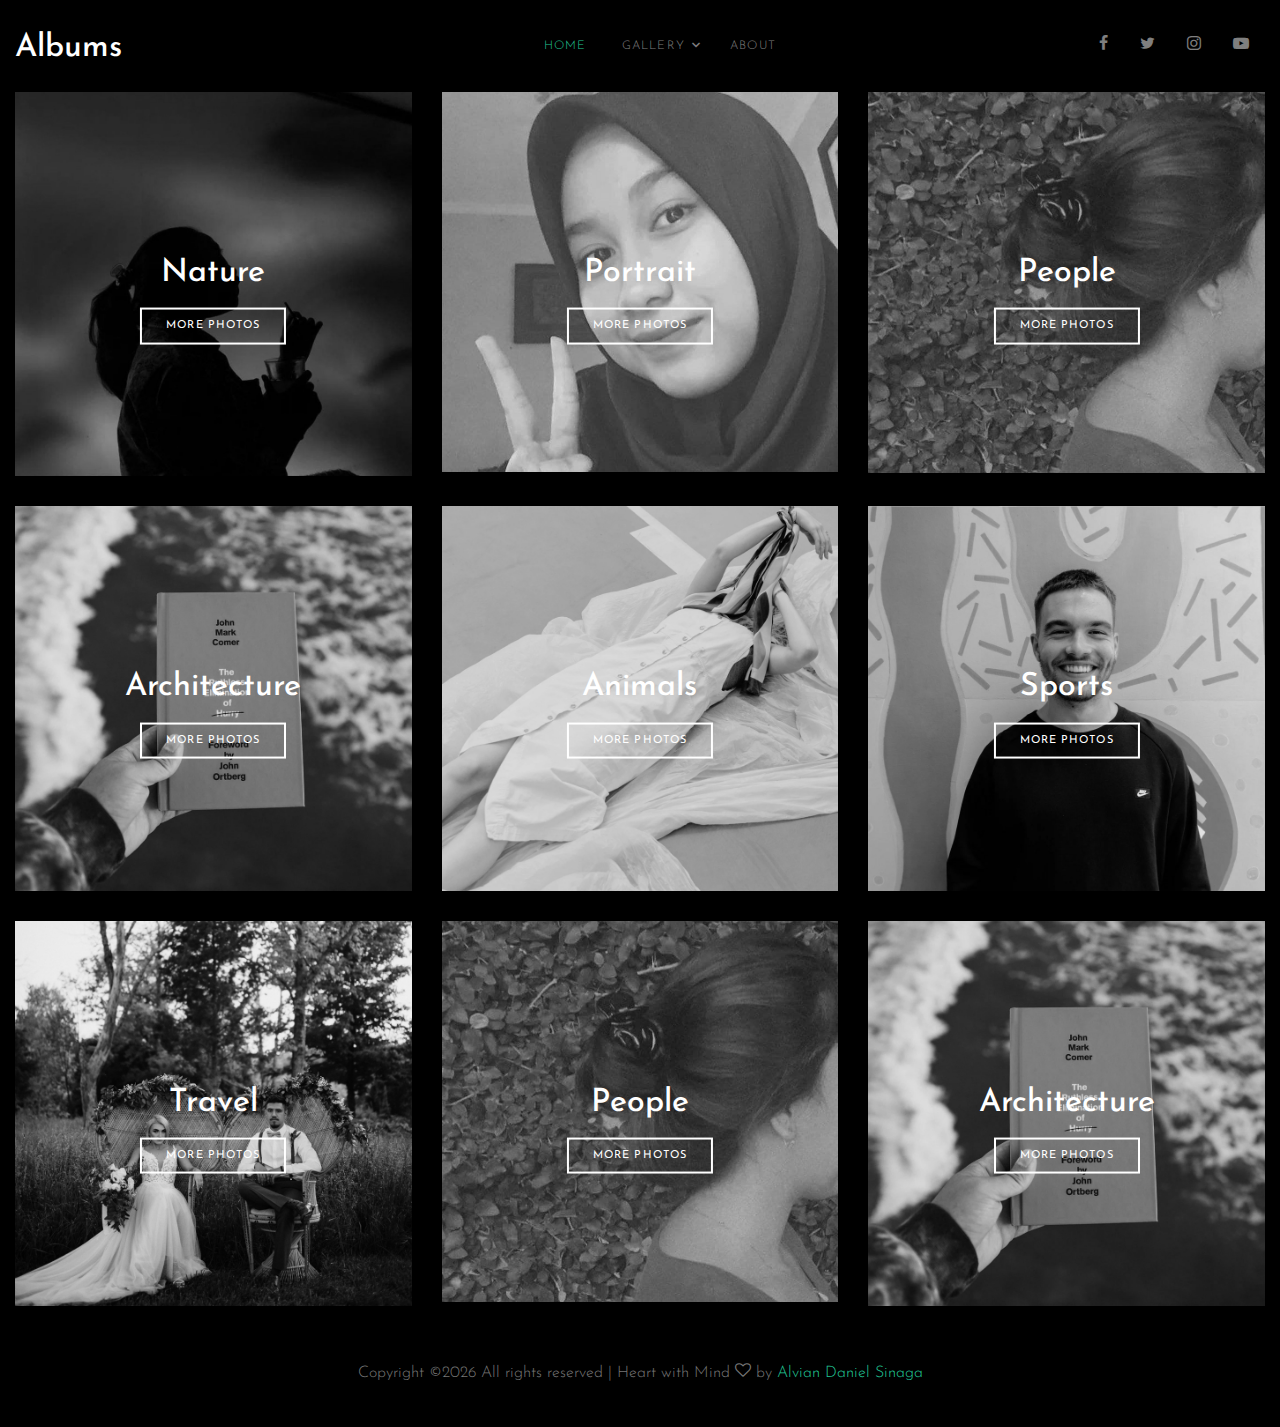
==== commit 3fdc1b95: "Update index.html" ====
--- a/index.html
+++ b/index.html
@@ -49,7 +49,7 @@
         <div class="row align-items-center">
 
           <div class="col-6 col-xl-2" data-aos="fade-down">
-            <h1 class="mb-0"><a href="index.html" class="text-white h3 mb-0">Photo Albums</a></h1>
+            <h1 class="mb-0"><a href="index.html" class="text-white h2 mb-0">Albums</a></h1>
           </div>
           <div class="col-10 col-md-8 d-none d-xl-block" data-aos="fade-down">
             <nav class="site-navigation position-relative text-right text-lg-center" role="navigation">
@@ -247,4 +247,4 @@
   </script>
 
 </body>
-</html>+</html>
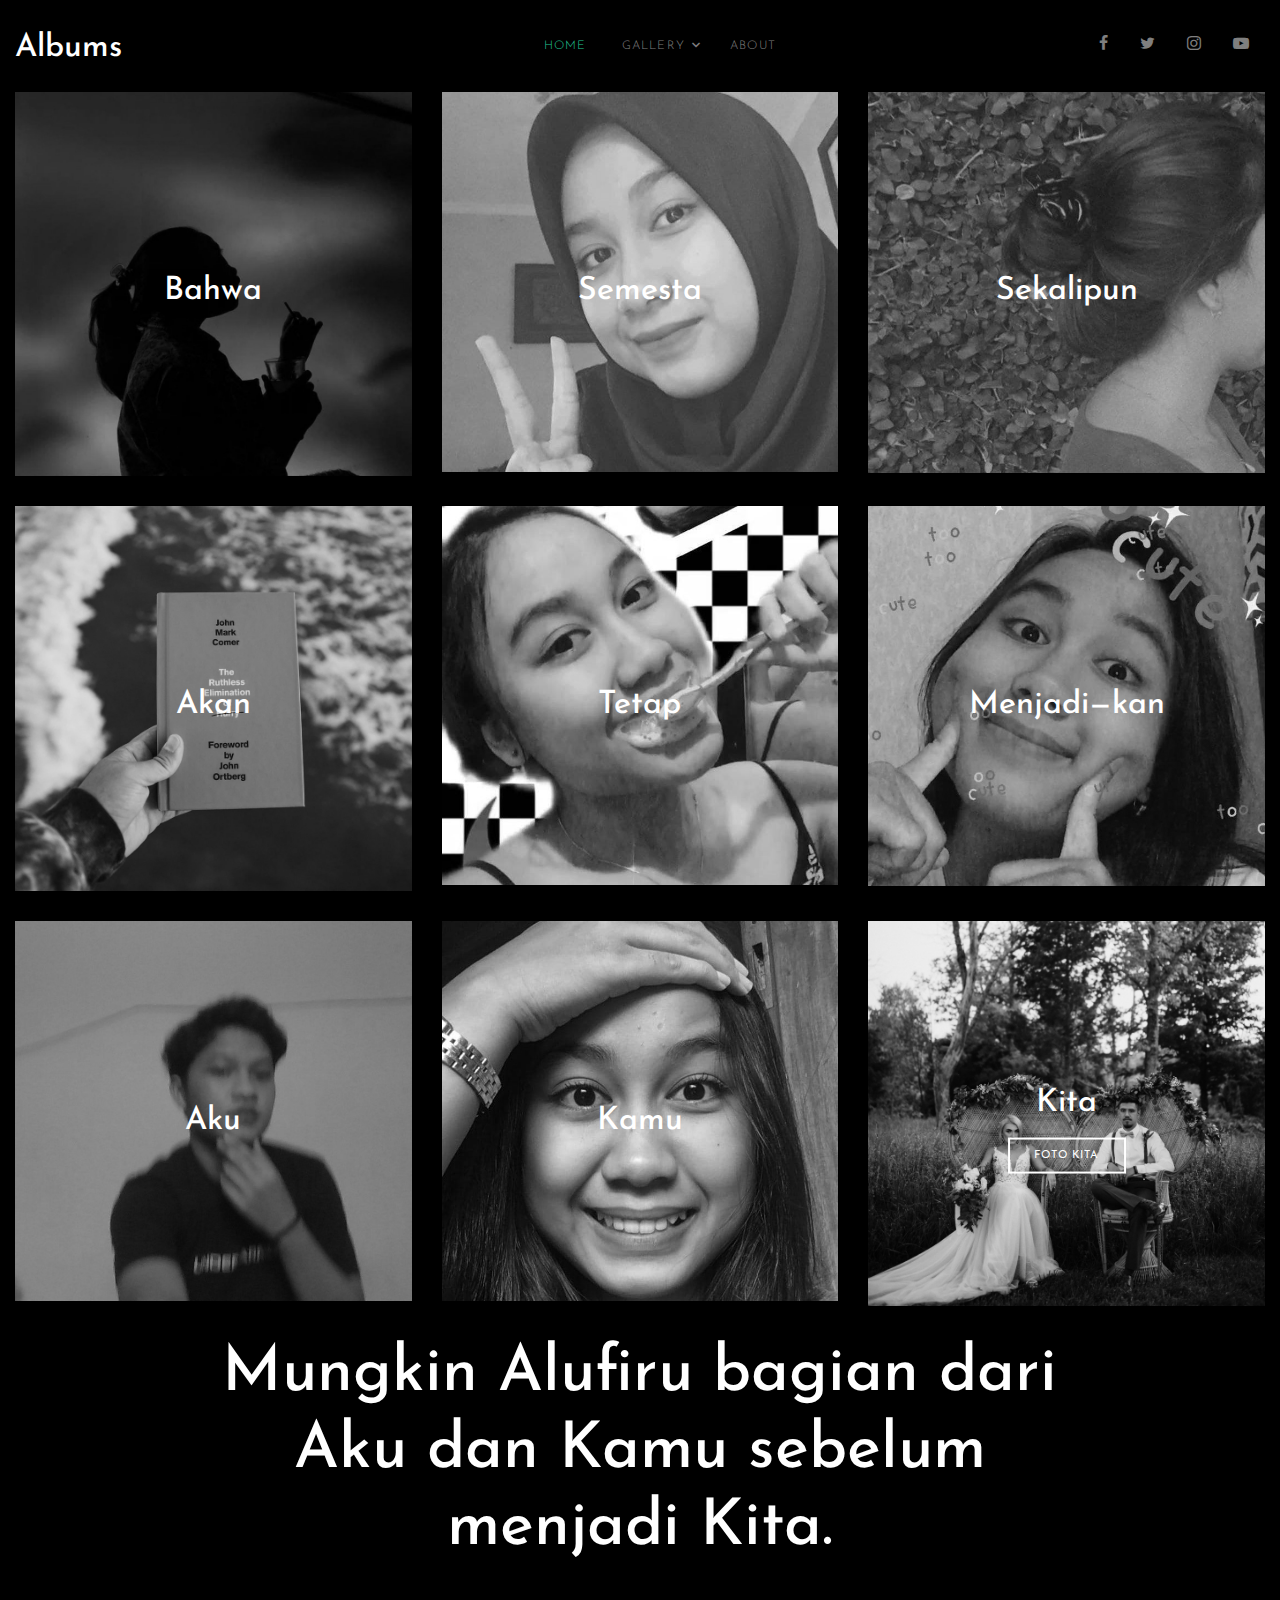
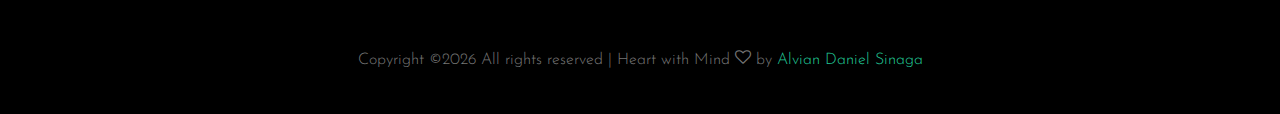
==== commit de4b5d9d: "try" ====
--- a/index.html
+++ b/index.html
@@ -59,7 +59,7 @@
                 <li class="has-children">
                   <a href="single.html">Gallery</a>
                   <ul class="dropdown">
-                    <li><a href="#">Nature</a></li>
+                    <!--<li><a href="#">Nature</a></li>
                     <li><a href="#">Portrait</a></li>
                     <li><a href="#">People</a></li>
                     <li><a href="#">Architecture</a></li>
@@ -67,7 +67,7 @@
                     <li><a href="#">Sports</a></li>
                     <li><a href="#">Travel</a></li>
                     <li class="has-children">
-                      <a href="#">Sub Menu</a>
+                      <a href="#">Sub Menu</a> -->
                       <ul class="dropdown">
                         <li><a href="#">Aku</a></li>
                         <li><a href="#">Sayang</a></li>
@@ -116,8 +116,7 @@
 
           <div class="image-wrap-2">
             <div class="image-info">
-              <h2 class="mb-3">Nature</h2>
-              <a href="single.html" class="btn btn-outline-white py-2 px-4">More Photos</a>
+              <h2 class="mb-3">Bahwa</h2>
             </div>
             <img src="images/img_1.jpg" alt="Image" class="img-fluid">
           </div>
@@ -126,8 +125,7 @@
         <div class="col-lg-4">
           <div class="image-wrap-2">
             <div class="image-info">
-              <h2 class="mb-3">Portrait</h2>
-              <a href="single.html" class="btn btn-outline-white py-2 px-4">More Photos</a>
+              <h2 class="mb-3">Semesta</h2>
             </div>
             <img src="images/img_2.jpg" alt="Image" class="img-fluid">
           </div>
@@ -135,8 +133,7 @@
         <div class="col-lg-4">
           <div class="image-wrap-2">
             <div class="image-info">
-              <h2 class="mb-3">People</h2>
-              <a href="single.html" class="btn btn-outline-white py-2 px-4">More Photos</a>
+              <h2 class="mb-3">Sekalipun</h2>
             </div>
             <img src="images/img_3.jpg" alt="Image" class="img-fluid">
           </div>
@@ -145,8 +142,7 @@
         <div class="col-lg-4">
           <div class="image-wrap-2">
             <div class="image-info">
-              <h2 class="mb-3">Architecture</h2>
-              <a href="single.html" class="btn btn-outline-white py-2 px-4">More Photos</a>
+              <h2 class="mb-3">Akan</h2>
             </div>
             <img src="images/img_4.jpg" alt="Image" class="img-fluid">
           </div>
@@ -155,8 +151,7 @@
         <div class="col-lg-4">
           <div class="image-wrap-2">
             <div class="image-info">
-              <h2 class="mb-3">Animals</h2>
-              <a href="single.html" class="btn btn-outline-white py-2 px-4">More Photos</a>
+              <h2 class="mb-3">Tetap</h2>
             </div>
             <img src="images/img_5.jpg" alt="Image" class="img-fluid">
           </div>
@@ -165,8 +160,7 @@
         <div class="col-lg-4">
           <div class="image-wrap-2">
             <div class="image-info">
-              <h2 class="mb-3">Sports</h2>
-              <a href="single.html" class="btn btn-outline-white py-2 px-4">More Photos</a>
+              <h2 class="mb-3">Menjadi&mdash;kan</h2>
             </div>
             <img src="images/img_6.jpg" alt="Image" class="img-fluid">
           </div>
@@ -175,36 +169,44 @@
         <div class="col-lg-4">
           <div class="image-wrap-2">
             <div class="image-info">
-              <h2 class="mb-3">Travel</h2>
-              <a href="single.html" class="btn btn-outline-white py-2 px-4">More Photos</a>
+              <h2 class="mb-3">Aku</h2>
+            </div>
+            <img src="images/21.jpg" alt="Image" class="img-fluid">
+          </div>
+        </div>
+
+        <div class="col-lg-4">
+          <div class="image-wrap-2">
+            <div class="image-info">
+              <h2 class="mb-3">Kamu</h2>
+            </div>
+            <img src="images/212.jpg" alt="Image" class="img-fluid">
+          </div>
+        </div>
+
+        <div class="col-lg-4">
+          <div class="image-wrap-2">
+            <div class="image-info">
+              <h2 class="mb-3">Kita</h2>
+              <a href="single.html" class="btn btn-outline-white py-2 px-4">Foto Kita</a>
             </div>
             <img src="images/img_7.jpg" alt="Image" class="img-fluid">
           </div>
         </div>
 
-        <div class="col-lg-4">
-          <div class="image-wrap-2">
-            <div class="image-info">
-              <h2 class="mb-3">People</h2>
-              <a href="single.html" class="btn btn-outline-white py-2 px-4">More Photos</a>
-            </div>
-            <img src="images/img_3.jpg" alt="Image" class="img-fluid">
-          </div>
-        </div>
-
-        <div class="col-lg-4">
-          <div class="image-wrap-2">
-            <div class="image-info">
-              <h2 class="mb-3">Architecture</h2>
-              <a href="single.html" class="btn btn-outline-white py-2 px-4">More Photos</a>
-            </div>
-            <img src="images/img_4.jpg" alt="Image" class="img-fluid">
-          </div>
-        </div>
-
       </div>
     </div>
-
+<div class="row justify-content-center">
+
+          <div class="col-md-8">
+            <div class="row mb-5">
+              <div class="col-12 ">
+                <h2 class="site-section-heading text-center">Mungkin Alufiru bagian dari Aku dan Kamu sebelum menjadi Kita.</h2>
+              </div>
+            </div>
+          </div>
+
+        </div>
     <div class="footer py-4">
       <div class="container-fluid text-center">
         <p>
@@ -247,4 +249,4 @@
   </script>
 
 </body>
-</html>
+</html>--- a/css/style.css
+++ b/css/style.css
@@ -49,8 +49,8 @@
   z-index: 2;
   overflow: hidden; }
   .offcanvas-menu .site-wrap:before {
-    opacity: 1;
-    visibility: visible; }
+    opacity: 10;
+    visibility: collapse; }
 
 .btn {
   border-radius: 0; }
